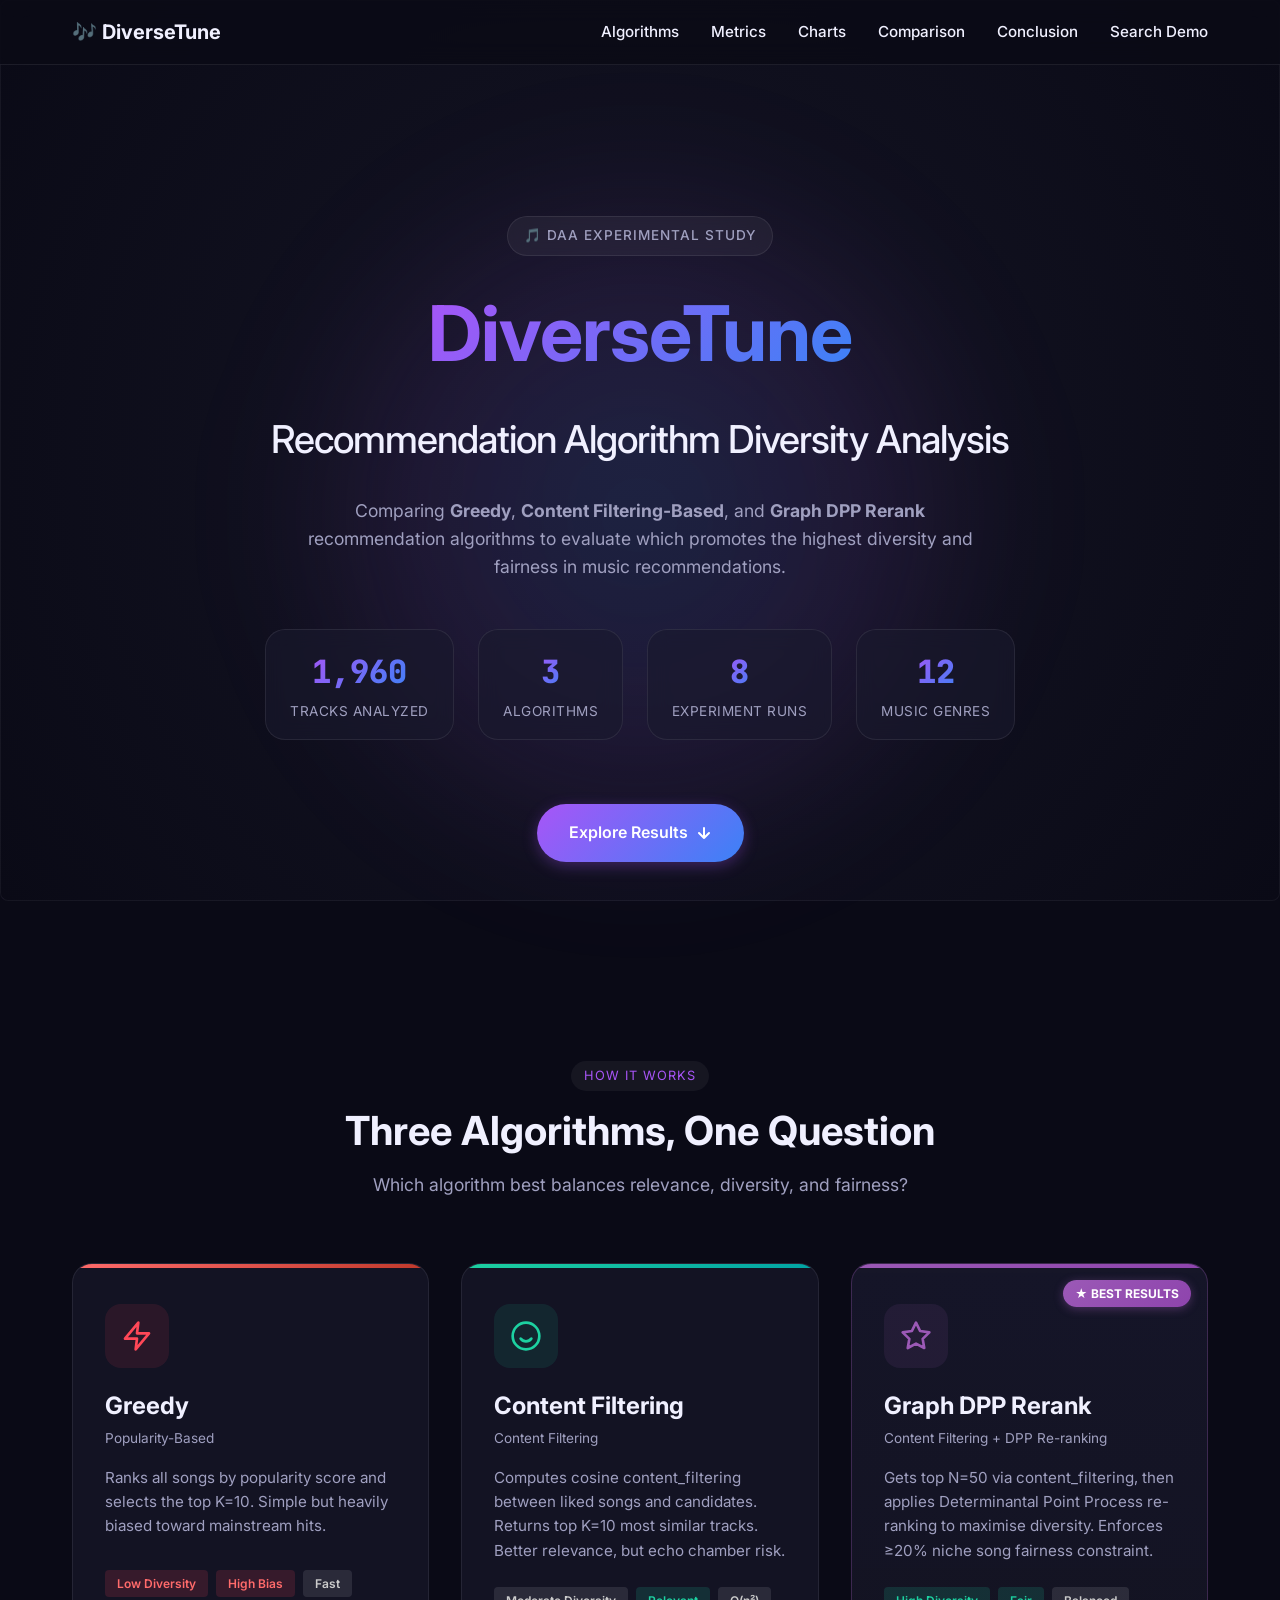
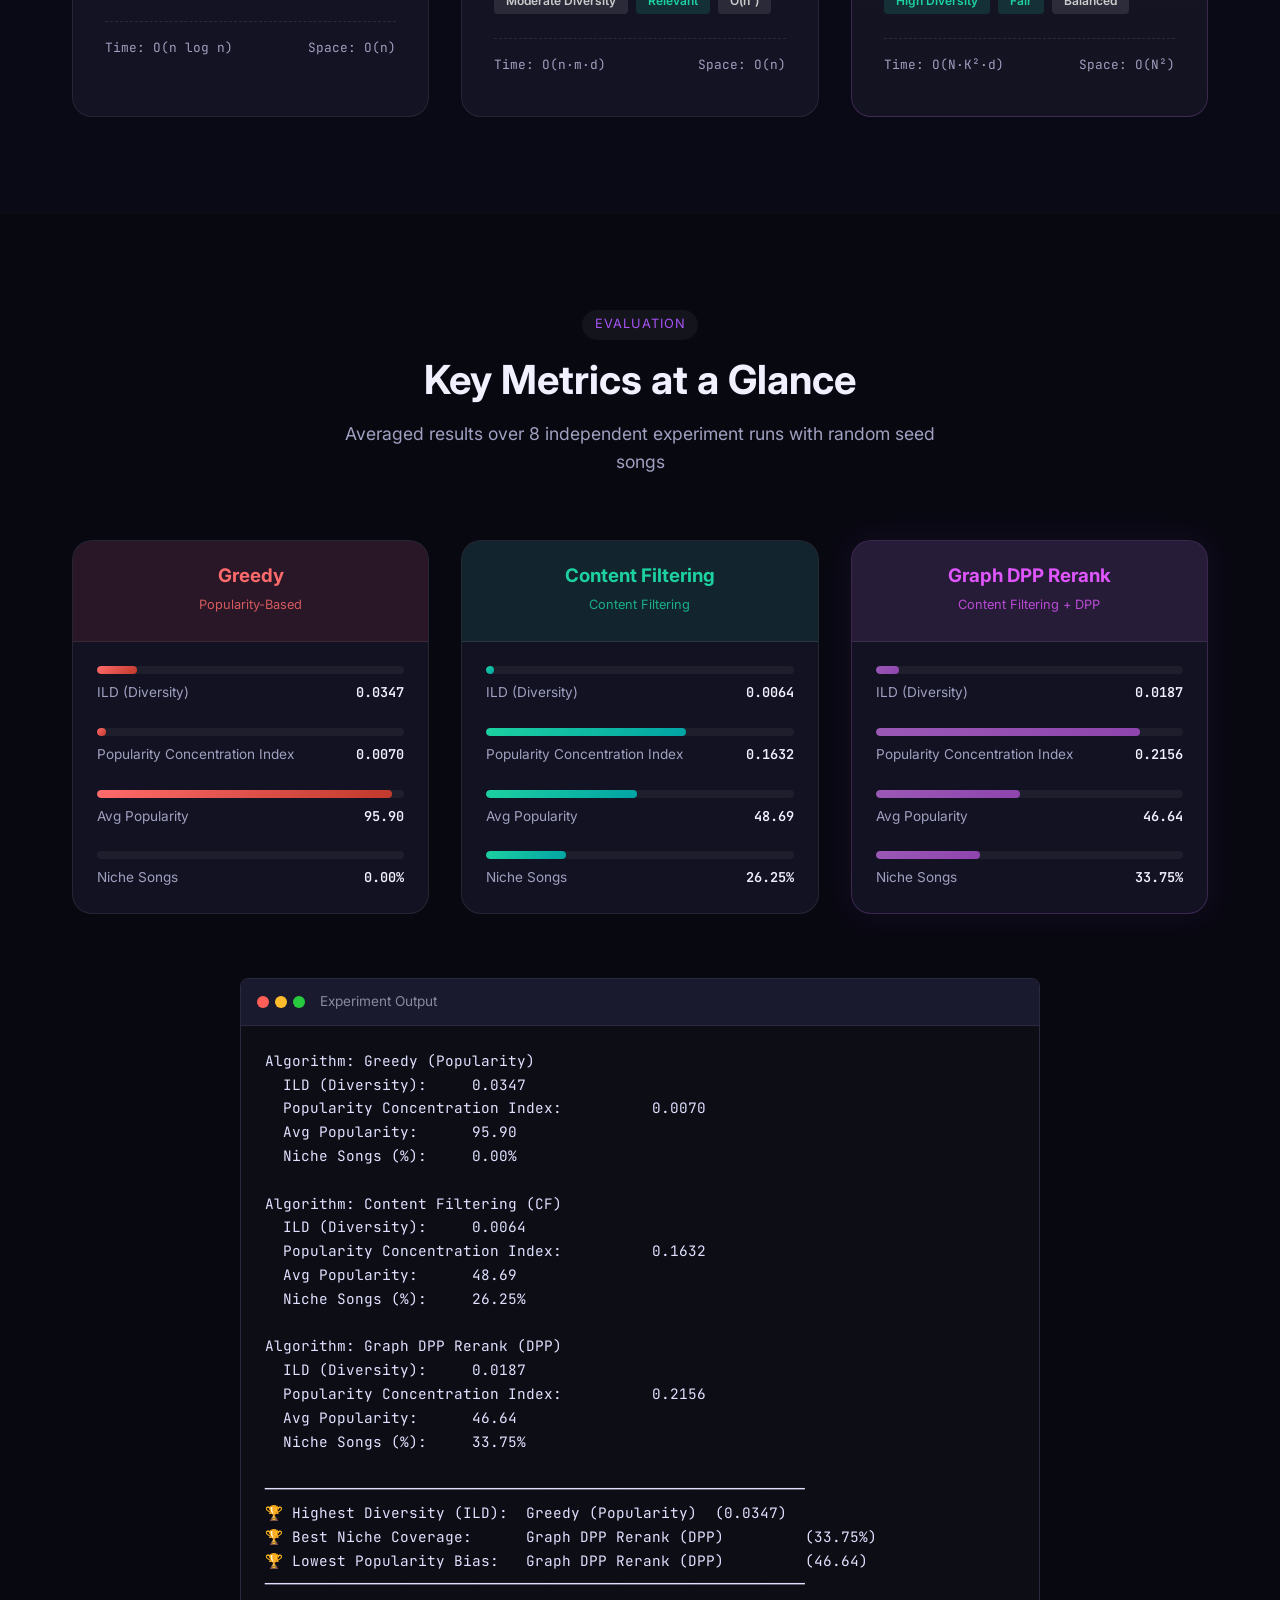
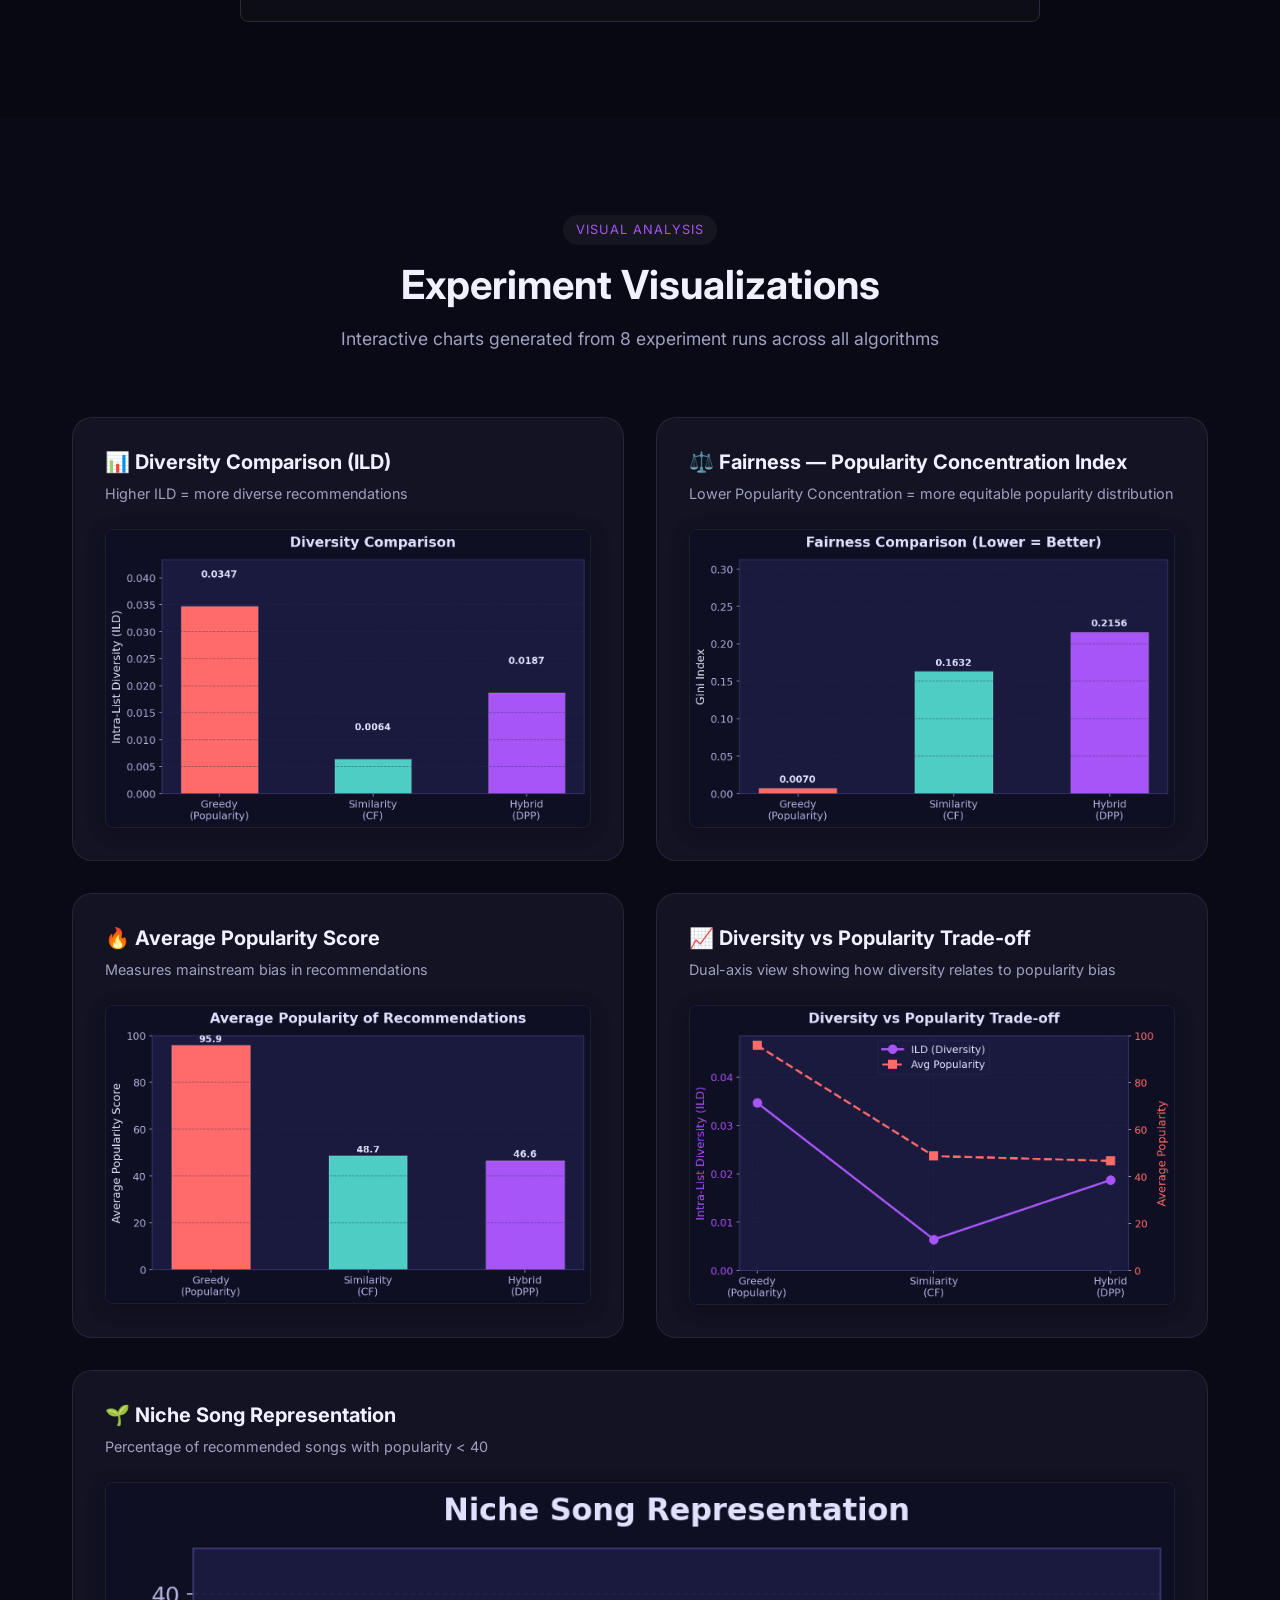
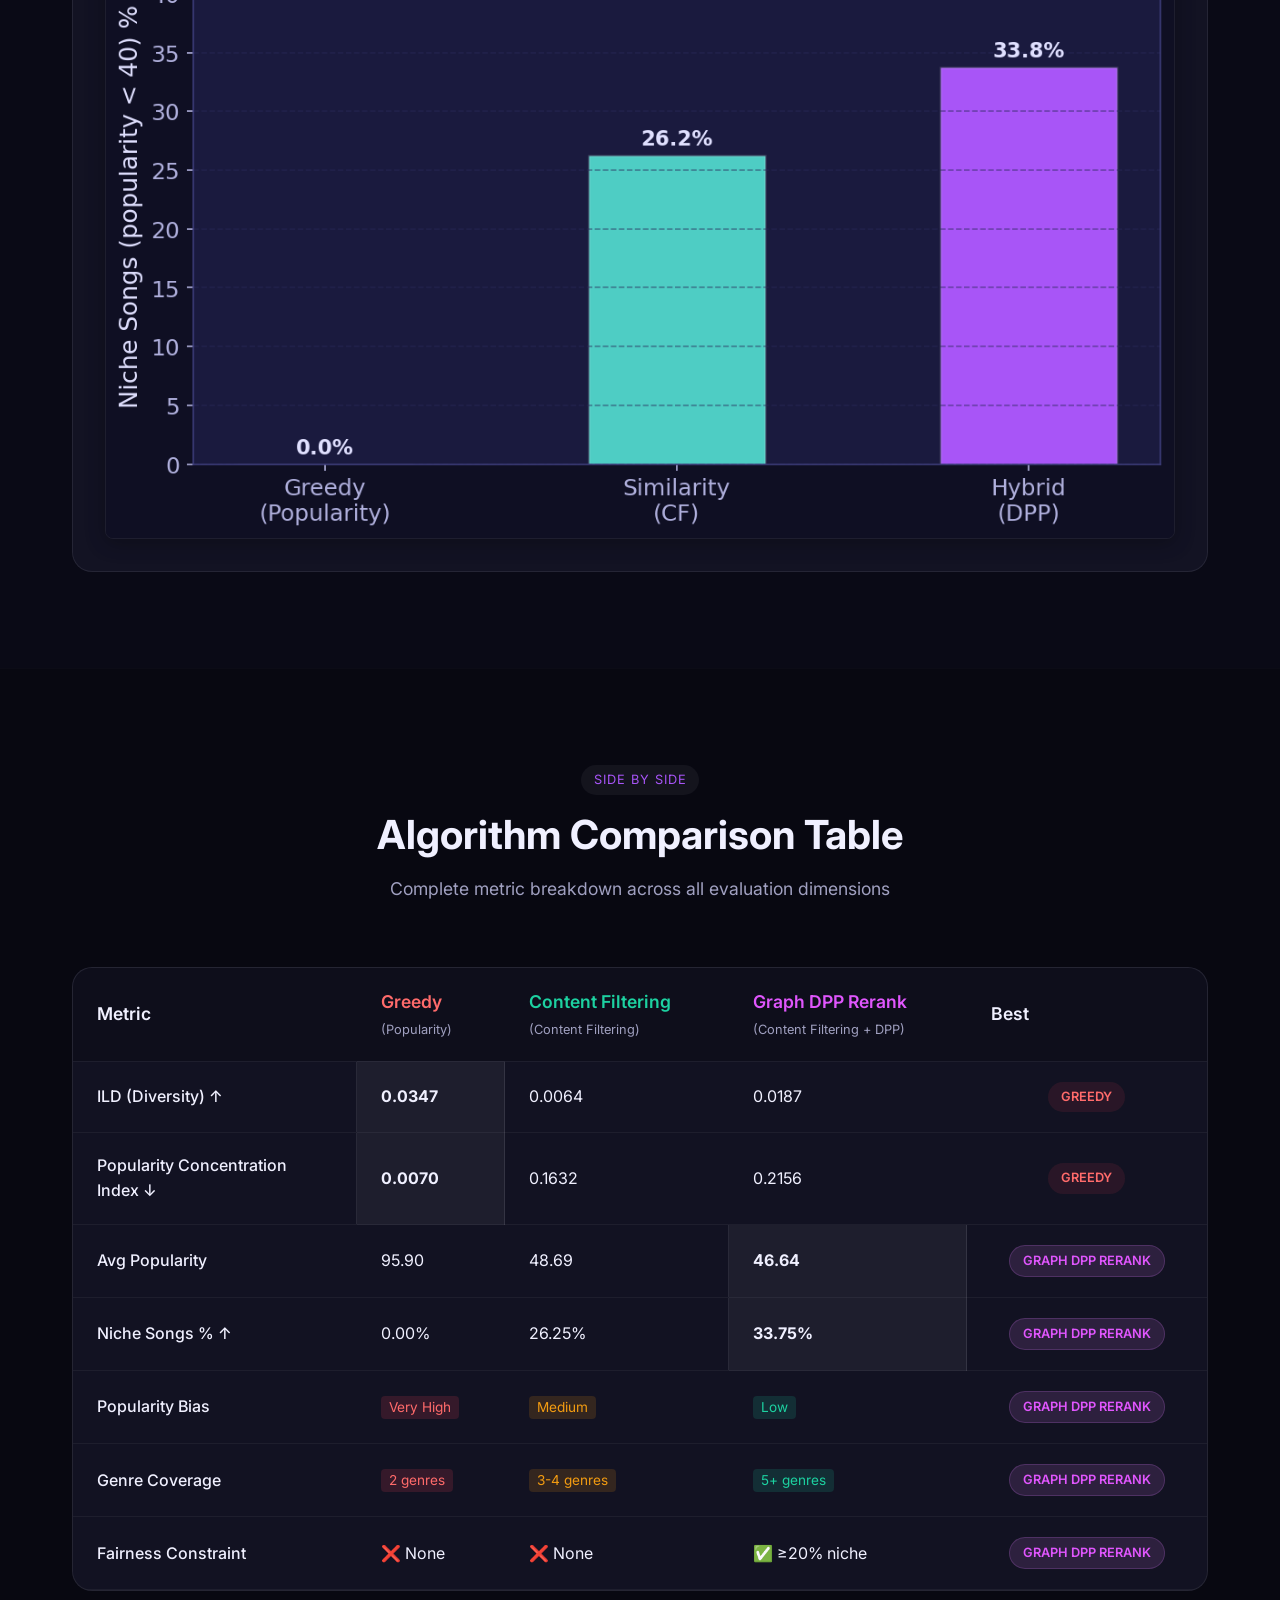
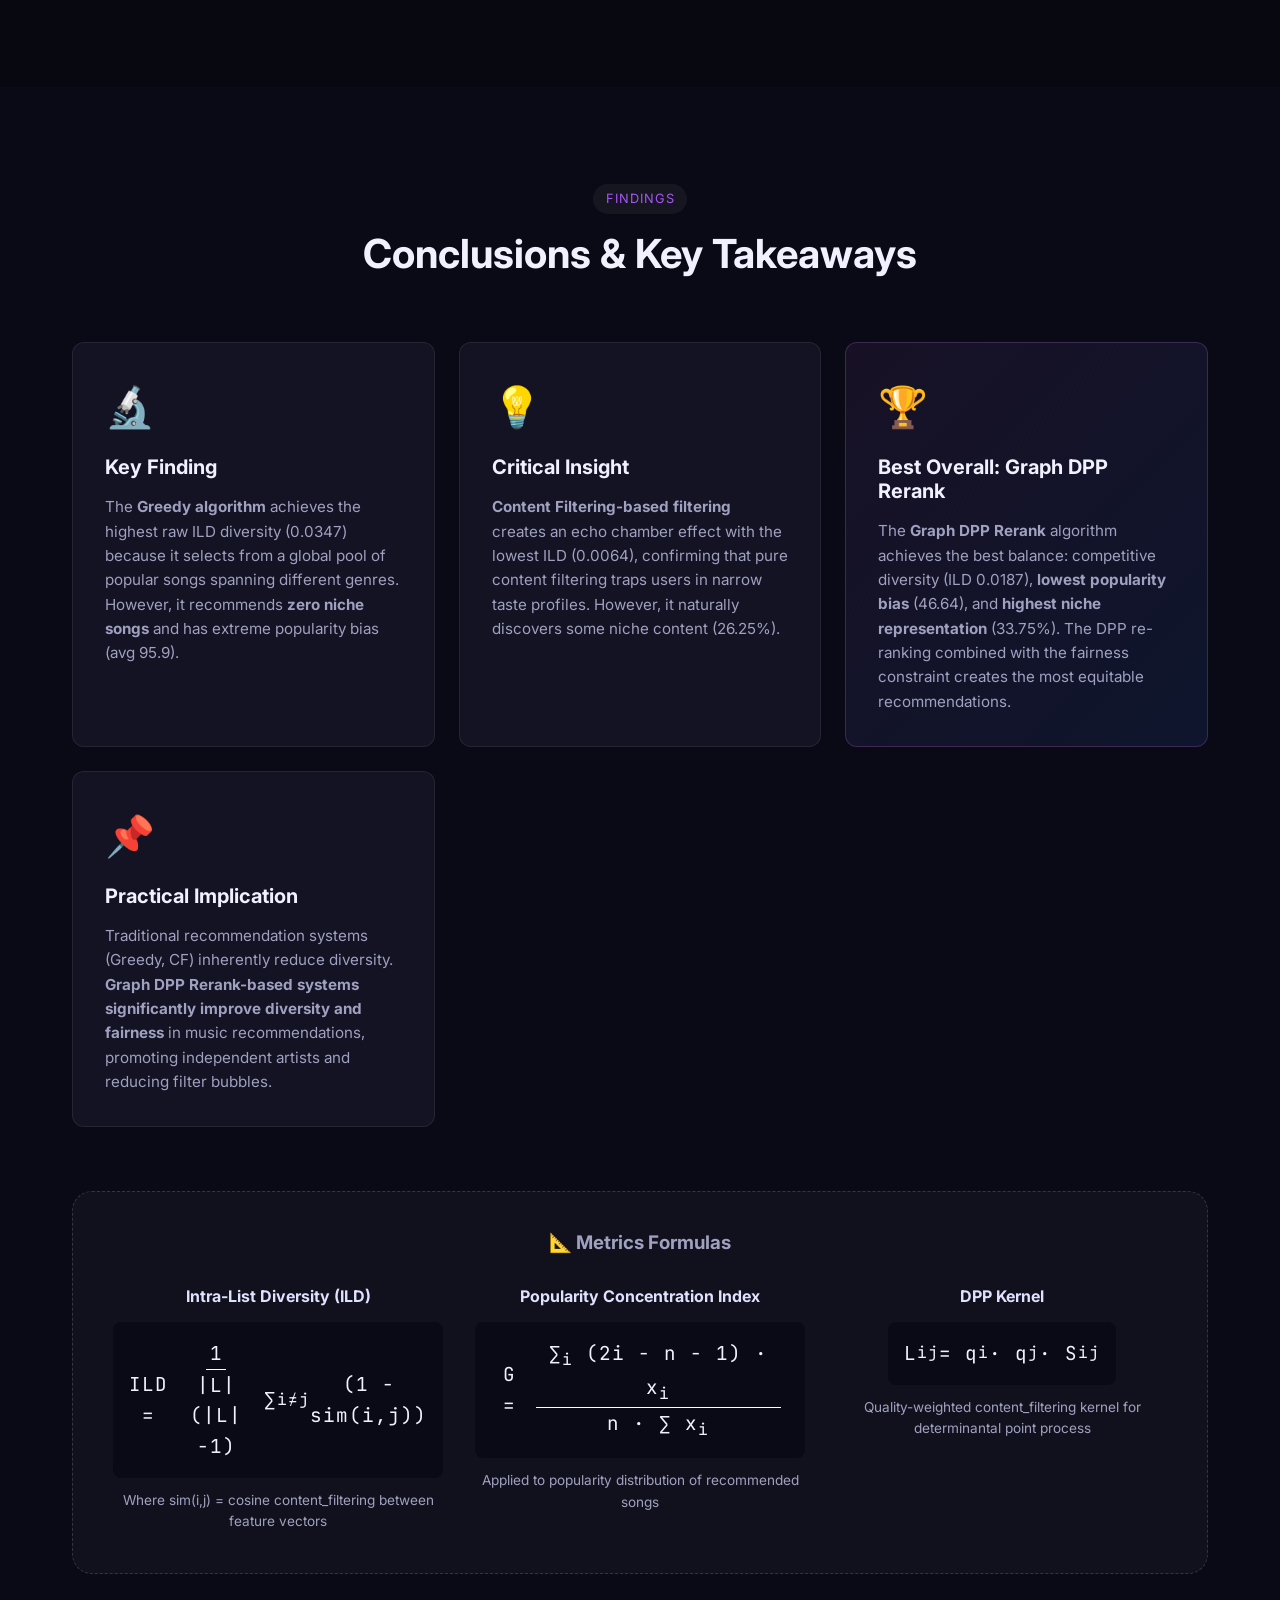
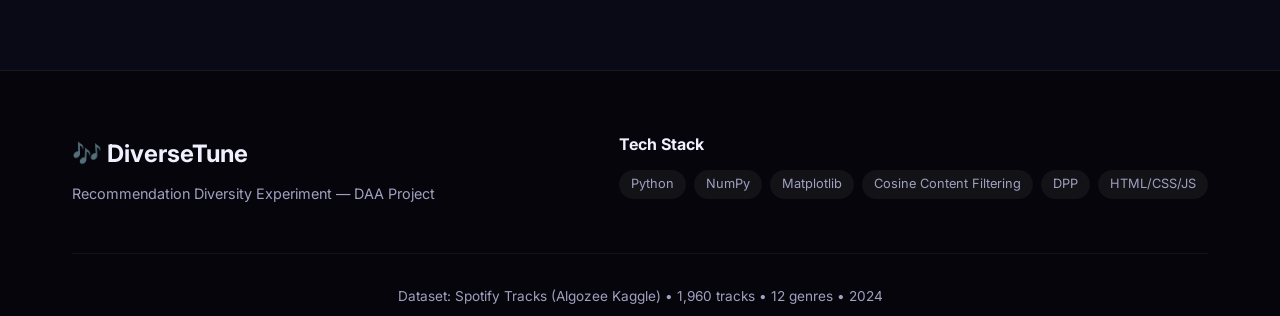
==== index.html @ 47e00410 "initial commit" ====
<!DOCTYPE html>
<html lang="en">
<head>
    <meta charset="UTF-8">
    <meta name="viewport" content="width=device-width, initial-scale=1.0">
    <meta name="description" content="Experimental comparison of Greedy, Content Filtering-Based, and Graph DPP Rerank music recommendation algorithms evaluating diversity, fairness, and popularity bias on Spotify Tracks data.">
    <title>DiverseTune — Recommendation Diversity Experiment</title>
    <link rel="preconnect" href="https://fonts.googleapis.com">
    <link rel="preconnect" href="https://fonts.gstatic.com" crossorigin>
    <link href="https://fonts.googleapis.com/css2?family=Inter:wght@300;400;500;600;700;800;900&family=JetBrains+Mono:wght@400;500;600&display=swap" rel="stylesheet">
    <link rel="stylesheet" href="index.css">
</head>
<body>
    <!-- Animated background particles -->
    <canvas id="particles-canvas"></canvas>

    <!-- Navigation -->
    <nav class="sticky-nav" id="sticky-nav">
        <div class="nav-inner">
            <span class="nav-logo">🎶 DiverseTune</span>
            <div class="nav-links">
                <a href="#algorithms" class="nav-link">Algorithms</a>
                <a href="#metrics" class="nav-link">Metrics</a>
                <a href="#visualizations" class="nav-link">Charts</a>
                <a href="#comparison" class="nav-link">Comparison</a>
                <a href="#conclusion" class="nav-link">Conclusion</a>
                <a href="search.html" class="nav-link">Search Demo</a>
            </div>
        </div>
    </nav>

    <!-- Hero Section -->
    <header class="hero" id="hero">
        <div class="hero-glow"></div>
        <div class="container">
            <div class="hero-badge">🎵 DAA Experimental Study</div>
            <h1 class="hero-title">
                <span class="gradient-text">DiverseTune</span>
                <br>
                <span class="hero-subtitle-text">Recommendation Algorithm Diversity Analysis</span>
            </h1>
            <p class="hero-description">
                Comparing <strong>Greedy</strong>, <strong>Content Filtering-Based</strong>, and <strong>Graph DPP Rerank</strong> recommendation algorithms
                to evaluate which promotes the highest diversity and fairness in music recommendations.
            </p>
            <div class="hero-stats">
                <div class="stat-pill">
                    <span class="stat-number" data-count="1960">0</span>
                    <span class="stat-label">Tracks Analyzed</span>
                </div>
                <div class="stat-pill">
                    <span class="stat-number" data-count="3">0</span>
                    <span class="stat-label">Algorithms</span>
                </div>
                <div class="stat-pill">
                    <span class="stat-number" data-count="8">0</span>
                    <span class="stat-label">Experiment Runs</span>
                </div>
                <div class="stat-pill">
                    <span class="stat-number" data-count="12">0</span>
                    <span class="stat-label">Music Genres</span>
                </div>
            </div>
            <a href="#algorithms" class="cta-button" id="cta-explore">
                Explore Results
                <svg width="16" height="16" viewBox="0 0 16 16" fill="none"><path d="M8 3v10M3 8l5 5 5-5" stroke="currentColor" stroke-width="2" stroke-linecap="round" stroke-linejoin="round"/></svg>
            </a>
        </div>
    </header>

    <main>
        <!-- Algorithms Section -->
        <section class="section" id="algorithms">
            <div class="container">
                <div class="section-header">
                    <span class="section-tag">How It Works</span>
                    <h2 class="section-title">Three Algorithms, One Question</h2>
                    <p class="section-desc">Which algorithm best balances relevance, diversity, and fairness?</p>
                </div>

                <div class="algo-grid">
                    <!-- Greedy -->
                    <div class="algo-card" id="algo-greedy" data-algo="greedy">
                        <div class="algo-icon algo-icon-greedy">
                            <svg width="32" height="32" viewBox="0 0 24 24" fill="none" stroke="currentColor" stroke-width="2">
                                <path d="M13 2L3 14h9l-1 8 10-12h-9l1-8z" stroke-linecap="round" stroke-linejoin="round"/>
                            </svg>
                        </div>
                        <h3 class="algo-name">Greedy</h3>
                        <span class="algo-type">Popularity-Based</span>
                        <p class="algo-desc">
                            Ranks all songs by popularity score and selects the top K=10.
                            Simple but heavily biased toward mainstream hits.
                        </p>
                        <div class="algo-traits">
                            <span class="trait trait-bad">Low Diversity</span>
                            <span class="trait trait-bad">High Bias</span>
                            <span class="trait trait-neutral">Fast</span>
                        </div>
                        <div class="algo-complexity">
                            <span>Time: O(n log n)</span>
                            <span>Space: O(n)</span>
                        </div>
                    </div>

                    <!-- Content Filtering -->
                    <div class="algo-card" id="algo-content_filtering" data-algo="content_filtering">
                        <div class="algo-icon algo-icon-content_filtering">
                            <svg width="32" height="32" viewBox="0 0 24 24" fill="none" stroke="currentColor" stroke-width="2">
                                <circle cx="12" cy="12" r="10"/>
                                <path d="M8 14s1.5 2 4 2 4-2 4-2" stroke-linecap="round"/>
                                <line x1="9" y1="9" x2="9.01" y2="9"/>
                                <line x1="15" y1="9" x2="15.01" y2="9"/>
                            </svg>
                        </div>
                        <h3 class="algo-name">Content Filtering</h3>
                        <span class="algo-type">Content Filtering</span>
                        <p class="algo-desc">
                            Computes cosine content_filtering between liked songs and candidates.
                            Returns top K=10 most similar tracks. Better relevance, but echo chamber risk.
                        </p>
                        <div class="algo-traits">
                            <span class="trait trait-neutral">Moderate Diversity</span>
                            <span class="trait trait-good">Relevant</span>
                            <span class="trait trait-neutral">O(n²)</span>
                        </div>
                        <div class="algo-complexity">
                            <span>Time: O(n·m·d)</span>
                            <span>Space: O(n)</span>
                        </div>
                    </div>

                    <!-- Graph DPP Rerank -->
                    <div class="algo-card algo-card-featured" id="algo-graph_dpp_rerank" data-algo="graph_dpp_rerank">
                        <div class="featured-badge">★ Best Results</div>
                        <div class="algo-icon algo-icon-graph_dpp_rerank">
                            <svg width="32" height="32" viewBox="0 0 24 24" fill="none" stroke="currentColor" stroke-width="2">
                                <path d="M12 2l3.09 6.26L22 9.27l-5 4.87 1.18 6.88L12 17.77l-6.18 3.25L7 14.14 2 9.27l6.91-1.01L12 2z" stroke-linecap="round" stroke-linejoin="round"/>
                            </svg>
                        </div>
                        <h3 class="algo-name">Graph DPP Rerank</h3>
                        <span class="algo-type">Content Filtering + DPP Re-ranking</span>
                        <p class="algo-desc">
                            Gets top N=50 via content_filtering, then applies Determinantal Point Process re-ranking
                            to maximise diversity. Enforces ≥20% niche song fairness constraint.
                        </p>
                        <div class="algo-traits">
                            <span class="trait trait-good">High Diversity</span>
                            <span class="trait trait-good">Fair</span>
                            <span class="trait trait-neutral">Balanced</span>
                        </div>
                        <div class="algo-complexity">
                            <span>Time: O(N·K²·d)</span>
                            <span>Space: O(N²)</span>
                        </div>
                    </div>
                </div>
            </div>
        </section>

        <!-- Metrics Overview Section -->
        <section class="section section-dark" id="metrics">
            <div class="container">
                <div class="section-header">
                    <span class="section-tag">Evaluation</span>
                    <h2 class="section-title">Key Metrics at a Glance</h2>
                    <p class="section-desc">Averaged results over 8 independent experiment runs with random seed songs</p>
                </div>

                <div class="metrics-dashboard">
                    <!-- Greedy Metrics -->
                    <div class="metric-column" id="metric-greedy">
                        <div class="metric-header metric-header-greedy">
                            <h3>Greedy</h3>
                            <span>Popularity-Based</span>
                        </div>
                        <div class="metric-body">
                            <div class="metric-item">
                                <div class="metric-bar-container">
                                    <div class="metric-bar metric-bar-greedy" style="--bar-width: 13%"></div>
                                </div>
                                <div class="metric-info">
                                    <span class="metric-label">ILD (Diversity)</span>
                                    <span class="metric-value">0.0347</span>
                                </div>
                            </div>
                            <div class="metric-item">
                                <div class="metric-bar-container">
                                    <div class="metric-bar metric-bar-greedy" style="--bar-width: 3%"></div>
                                </div>
                                <div class="metric-info">
                                    <span class="metric-label">Popularity Concentration Index</span>
                                    <span class="metric-value">0.0070</span>
                                </div>
                            </div>
                            <div class="metric-item">
                                <div class="metric-bar-container">
                                    <div class="metric-bar metric-bar-greedy" style="--bar-width: 96%"></div>
                                </div>
                                <div class="metric-info">
                                    <span class="metric-label">Avg Popularity</span>
                                    <span class="metric-value">95.90</span>
                                </div>
                            </div>
                            <div class="metric-item">
                                <div class="metric-bar-container">
                                    <div class="metric-bar metric-bar-greedy" style="--bar-width: 0%"></div>
                                </div>
                                <div class="metric-info">
                                    <span class="metric-label">Niche Songs</span>
                                    <span class="metric-value">0.00%</span>
                                </div>
                            </div>
                        </div>
                    </div>

                    <!-- Content Filtering Metrics -->
                    <div class="metric-column" id="metric-content_filtering">
                        <div class="metric-header metric-header-content_filtering">
                            <h3>Content Filtering</h3>
                            <span>Content Filtering</span>
                        </div>
                        <div class="metric-body">
                            <div class="metric-item">
                                <div class="metric-bar-container">
                                    <div class="metric-bar metric-bar-content_filtering" style="--bar-width: 2.5%"></div>
                                </div>
                                <div class="metric-info">
                                    <span class="metric-label">ILD (Diversity)</span>
                                    <span class="metric-value">0.0064</span>
                                </div>
                            </div>
                            <div class="metric-item">
                                <div class="metric-bar-container">
                                    <div class="metric-bar metric-bar-content_filtering" style="--bar-width: 65%"></div>
                                </div>
                                <div class="metric-info">
                                    <span class="metric-label">Popularity Concentration Index</span>
                                    <span class="metric-value">0.1632</span>
                                </div>
                            </div>
                            <div class="metric-item">
                                <div class="metric-bar-container">
                                    <div class="metric-bar metric-bar-content_filtering" style="--bar-width: 49%"></div>
                                </div>
                                <div class="metric-info">
                                    <span class="metric-label">Avg Popularity</span>
                                    <span class="metric-value">48.69</span>
                                </div>
                            </div>
                            <div class="metric-item">
                                <div class="metric-bar-container">
                                    <div class="metric-bar metric-bar-content_filtering" style="--bar-width: 26%"></div>
                                </div>
                                <div class="metric-info">
                                    <span class="metric-label">Niche Songs</span>
                                    <span class="metric-value">26.25%</span>
                                </div>
                            </div>
                        </div>
                    </div>

                    <!-- Graph DPP Rerank Metrics -->
                    <div class="metric-column metric-column-featured" id="metric-graph_dpp_rerank">
                        <div class="metric-header metric-header-graph_dpp_rerank">
                            <h3>Graph DPP Rerank</h3>
                            <span>Content Filtering + DPP</span>
                        </div>
                        <div class="metric-body">
                            <div class="metric-item">
                                <div class="metric-bar-container">
                                    <div class="metric-bar metric-bar-graph_dpp_rerank" style="--bar-width: 7.5%"></div>
                                </div>
                                <div class="metric-info">
                                    <span class="metric-label">ILD (Diversity)</span>
                                    <span class="metric-value">0.0187</span>
                                </div>
                            </div>
                            <div class="metric-item">
                                <div class="metric-bar-container">
                                    <div class="metric-bar metric-bar-graph_dpp_rerank" style="--bar-width: 86%"></div>
                                </div>
                                <div class="metric-info">
                                    <span class="metric-label">Popularity Concentration Index</span>
                                    <span class="metric-value">0.2156</span>
                                </div>
                            </div>
                            <div class="metric-item">
                                <div class="metric-bar-container">
                                    <div class="metric-bar metric-bar-graph_dpp_rerank" style="--bar-width: 47%"></div>
                                </div>
                                <div class="metric-info">
                                    <span class="metric-label">Avg Popularity</span>
                                    <span class="metric-value">46.64</span>
                                </div>
                            </div>
                            <div class="metric-item">
                                <div class="metric-bar-container">
                                    <div class="metric-bar metric-bar-graph_dpp_rerank" style="--bar-width: 34%"></div>
                                </div>
                                <div class="metric-info">
                                    <span class="metric-label">Niche Songs</span>
                                    <span class="metric-value">33.75%</span>
                                </div>
                            </div>
                        </div>
                    </div>
                </div>

                <!-- Output Print Block -->
                <div class="console-output" id="console-output">
                    <div class="console-header">
                        <div class="console-dots">
                            <span></span><span></span><span></span>
                        </div>
                        <span class="console-title">Experiment Output</span>
                    </div>
                    <pre class="console-body"><code>Algorithm: Greedy (Popularity)
  ILD (Diversity):     0.0347
  Popularity Concentration Index:          0.0070
  Avg Popularity:      95.90
  Niche Songs (%):     0.00%

Algorithm: Content Filtering (CF)
  ILD (Diversity):     0.0064
  Popularity Concentration Index:          0.1632
  Avg Popularity:      48.69
  Niche Songs (%):     26.25%

Algorithm: Graph DPP Rerank (DPP)
  ILD (Diversity):     0.0187
  Popularity Concentration Index:          0.2156
  Avg Popularity:      46.64
  Niche Songs (%):     33.75%

────────────────────────────────────────────────────────────
🏆 Highest Diversity (ILD):  Greedy (Popularity)  (0.0347)
🏆 Best Niche Coverage:      Graph DPP Rerank (DPP)         (33.75%)
🏆 Lowest Popularity Bias:   Graph DPP Rerank (DPP)         (46.64)
────────────────────────────────────────────────────────────</code></pre>
                </div>
            </div>
        </section>

        <!-- Visualizations Section -->
        <section class="section" id="visualizations">
            <div class="container">
                <div class="section-header">
                    <span class="section-tag">Visual Analysis</span>
                    <h2 class="section-title">Experiment Visualizations</h2>
                    <p class="section-desc">Interactive charts generated from 8 experiment runs across all algorithms</p>
                </div>

                <div class="charts-grid">
                    <div class="chart-card" id="chart-diversity">
                        <h3 class="chart-title">📊 Diversity Comparison (ILD)</h3>
                        <p class="chart-desc">Higher ILD = more diverse recommendations</p>
                        <canvas id="canvas-diversity" width="600" height="360"></canvas>
                    </div>

                    <div class="chart-card" id="chart-fairness">
                        <h3 class="chart-title">⚖️ Fairness — Popularity Concentration Index</h3>
                        <p class="chart-desc">Lower Popularity Concentration = more equitable popularity distribution</p>
                        <canvas id="canvas-fairness" width="600" height="360"></canvas>
                    </div>

                    <div class="chart-card" id="chart-popularity">
                        <h3 class="chart-title">🔥 Average Popularity Score</h3>
                        <p class="chart-desc">Measures mainstream bias in recommendations</p>
                        <canvas id="canvas-popularity" width="600" height="360"></canvas>
                    </div>

                    <div class="chart-card" id="chart-tradeoff">
                        <h3 class="chart-title">📈 Diversity vs Popularity Trade-off</h3>
                        <p class="chart-desc">Dual-axis view showing how diversity relates to popularity bias</p>
                        <canvas id="canvas-tradeoff" width="600" height="360"></canvas>
                    </div>

                    <div class="chart-card chart-card-wide" id="chart-niche">
                        <h3 class="chart-title">🌱 Niche Song Representation</h3>
                        <p class="chart-desc">Percentage of recommended songs with popularity &lt; 40</p>
                        <canvas id="canvas-niche" width="1200" height="360"></canvas>
                    </div>
                </div>
            </div>
        </section>

        <!-- Comparison Table Section -->
        <section class="section section-dark" id="comparison">
            <div class="container">
                <div class="section-header">
                    <span class="section-tag">Side by Side</span>
                    <h2 class="section-title">Algorithm Comparison Table</h2>
                    <p class="section-desc">Complete metric breakdown across all evaluation dimensions</p>
                </div>

                <div class="table-wrapper">
                    <table class="comparison-table" id="comparison-table">
                        <thead>
                            <tr>
                                <th>Metric</th>
                                <th class="th-greedy">Greedy<br><small>(Popularity)</small></th>
                                <th class="th-content_filtering">Content Filtering<br><small>(Content Filtering)</small></th>
                                <th class="th-graph_dpp_rerank">Graph DPP Rerank<br><small>(Content Filtering + DPP)</small></th>
                                <th>Best</th>
                            </tr>
                        </thead>
                        <tbody>
                            <tr>
                                <td class="td-label">ILD (Diversity) ↑</td>
                                <td class="td-best">0.0347</td>
                                <td>0.0064</td>
                                <td>0.0187</td>
                                <td class="td-winner"><span class="winner-badge winner-greedy">Greedy</span></td>
                            </tr>
                            <tr>
                                <td class="td-label">Popularity Concentration Index ↓</td>
                                <td class="td-best">0.0070</td>
                                <td>0.1632</td>
                                <td>0.2156</td>
                                <td class="td-winner"><span class="winner-badge winner-greedy">Greedy</span></td>
                            </tr>
                            <tr>
                                <td class="td-label">Avg Popularity</td>
                                <td>95.90</td>
                                <td>48.69</td>
                                <td class="td-best">46.64</td>
                                <td class="td-winner"><span class="winner-badge winner-graph_dpp_rerank">Graph DPP Rerank</span></td>
                            </tr>
                            <tr>
                                <td class="td-label">Niche Songs % ↑</td>
                                <td>0.00%</td>
                                <td>26.25%</td>
                                <td class="td-best">33.75%</td>
                                <td class="td-winner"><span class="winner-badge winner-graph_dpp_rerank">Graph DPP Rerank</span></td>
                            </tr>
                            <tr>
                                <td class="td-label">Popularity Bias</td>
                                <td><span class="bias-indicator bias-high">Very High</span></td>
                                <td><span class="bias-indicator bias-medium">Medium</span></td>
                                <td><span class="bias-indicator bias-low">Low</span></td>
                                <td class="td-winner"><span class="winner-badge winner-graph_dpp_rerank">Graph DPP Rerank</span></td>
                            </tr>
                            <tr>
                                <td class="td-label">Genre Coverage</td>
                                <td><span class="bias-indicator bias-high">2 genres</span></td>
                                <td><span class="bias-indicator bias-medium">3-4 genres</span></td>
                                <td><span class="bias-indicator bias-low">5+ genres</span></td>
                                <td class="td-winner"><span class="winner-badge winner-graph_dpp_rerank">Graph DPP Rerank</span></td>
                            </tr>
                            <tr>
                                <td class="td-label">Fairness Constraint</td>
                                <td>❌ None</td>
                                <td>❌ None</td>
                                <td>✅ ≥20% niche</td>
                                <td class="td-winner"><span class="winner-badge winner-graph_dpp_rerank">Graph DPP Rerank</span></td>
                            </tr>
                        </tbody>
                    </table>
                </div>

            </div>
        </section>

        <!-- Conclusion Section -->
        <section class="section" id="conclusion">
            <div class="container">
                <div class="section-header">
                    <span class="section-tag">Findings</span>
                    <h2 class="section-title">Conclusions &amp; Key Takeaways</h2>
                </div>

                <div class="conclusion-grid">
                    <div class="conclusion-card conclusion-finding">
                        <div class="conclusion-icon">🔬</div>
                        <h3>Key Finding</h3>
                        <p>
                            The <strong>Greedy algorithm</strong> achieves the highest raw ILD diversity (0.0347) because it selects
                            from a global pool of popular songs spanning different genres. However, it recommends
                            <strong>zero niche songs</strong> and has extreme popularity bias (avg 95.9).
                        </p>
                    </div>

                    <div class="conclusion-card conclusion-insight">
                        <div class="conclusion-icon">💡</div>
                        <h3>Critical Insight</h3>
                        <p>
                            <strong>Content Filtering-based filtering</strong> creates an echo chamber effect with the lowest ILD (0.0064),
                            confirming that pure content filtering traps users in narrow taste profiles.
                            However, it naturally discovers some niche content (26.25%).
                        </p>
                    </div>

                    <div class="conclusion-card conclusion-winner">
                        <div class="conclusion-icon">🏆</div>
                        <h3>Best Overall: Graph DPP Rerank</h3>
                        <p>
                            The <strong>Graph DPP Rerank</strong> algorithm achieves the best balance:
                            competitive diversity (ILD 0.0187), <strong>lowest popularity bias</strong> (46.64),
                            and <strong>highest niche representation</strong> (33.75%). The DPP re-ranking
                            combined with the fairness constraint creates the most equitable recommendations.
                        </p>
                    </div>

                    <div class="conclusion-card conclusion-implication">
                        <div class="conclusion-icon">📌</div>
                        <h3>Practical Implication</h3>
                        <p>
                            Traditional recommendation systems (Greedy, CF) inherently reduce diversity.
                            <strong>Graph DPP Rerank-based systems significantly improve diversity and fairness</strong>
                            in music recommendations, promoting independent artists and reducing filter bubbles.
                        </p>
                    </div>
                </div>

                <!-- Formula Reference -->
                <div class="formula-card" id="formula-section">
                    <h3>📐 Metrics Formulas</h3>
                    <div class="formula-grid">
                        <div class="formula-item">
                            <h4>Intra-List Diversity (ILD)</h4>
                            <div class="formula-math">
                                ILD = <span class="frac"><span class="num">1</span><span class="den">|L|(|L|−1)</span></span> ∑<sub>i≠j</sub> (1 − sim(i,j))
                            </div>
                            <p>Where sim(i,j) = cosine content_filtering between feature vectors</p>
                        </div>
                        <div class="formula-item">
                            <h4>Popularity Concentration Index</h4>
                            <div class="formula-math">
                                G = <span class="frac"><span class="num">∑<sub>i</sub> (2i − n − 1) · x<sub>i</sub></span><span class="den">n · ∑ x<sub>i</sub></span></span>
                            </div>
                            <p>Applied to popularity distribution of recommended songs</p>
                        </div>
                        <div class="formula-item">
                            <h4>DPP Kernel</h4>
                            <div class="formula-math">
                                L<sub>ij</sub> = q<sub>i</sub> · q<sub>j</sub> · S<sub>ij</sub>
                            </div>
                            <p>Quality-weighted content_filtering kernel for determinantal point process</p>
                        </div>
                    </div>
                </div>
            </div>
        </section>
    </main>

    <!-- Footer -->
    <footer class="footer" id="footer">
        <div class="container">
            <div class="footer-content">
                <div class="footer-brand">
                    <span class="footer-logo">🎶 DiverseTune</span>
                    <p>Recommendation Diversity Experiment — DAA Project</p>
                </div>
                <div class="footer-tech">
                    <h4>Tech Stack</h4>
                    <div class="tech-pills">
                        <span>Python</span>
                        <span>NumPy</span>
                        <span>Matplotlib</span>
                        <span>Cosine Content Filtering</span>
                        <span>DPP</span>
                        <span>HTML/CSS/JS</span>
                    </div>
                </div>
            </div>
            <div class="footer-bottom">
                <p>Dataset: Spotify Tracks (Algozee Kaggle) • 1,960 tracks • 12 genres • 2024</p>
            </div>
        </div>
    </footer>

    <script src="app.js"></script>
</body>
</html>
---- index.css ----
/* 
   Premium Dark Mode Styles for DiverseTune 
   Uses Inter & JetBrains Mono, vibrant gradients, glassmorphism, and micro-animations.
*/

:root {
    --bg-dark: #0a0a16;
    --bg-card: rgba(25, 25, 45, 0.6);
    --bg-card-hover: rgba(35, 35, 60, 0.8);
    --text-main: #f0f0ff;
    --text-muted: #a0a0c0;
    
    --accent-greedy: #ff4757;
    --accent-greedy-glow: rgba(255, 71, 87, 0.4);
    
    --accent-similar: #1dd1a1;
    --accent-similar-glow: rgba(29, 209, 161, 0.4);
    
    --accent-graph_dpp_rerank: #9b59b6;
    --accent-graph_dpp_rerank-glow: rgba(155, 89, 182, 0.5);
    
    --gradient-primary: linear-gradient(135deg, #a855f7, #3b82f6);
    --gradient-greedy: linear-gradient(135deg, #ff6b6b, #c0392b);
    --gradient-similar: linear-gradient(135deg, #1dd1a1, #01a3a4);
    --gradient-graph_dpp_rerank: linear-gradient(135deg, #9b59b6, #8e44ad);
    
    --glass-border: rgba(255, 255, 255, 0.08);
    --glass-shadow: 0 8px 32px 0 rgba(0, 0, 0, 0.3);
    
    --radius-md: 12px;
    --radius-lg: 20px;
    
    --transition: all 0.3s cubic-bezier(0.25, 0.8, 0.25, 1);
}

* {
    margin: 0;
    padding: 0;
    box-sizing: border-box;
}

body {
    font-family: 'Inter', sans-serif;
    background-color: var(--bg-dark);
    color: var(--text-main);
    line-height: 1.6;
    overflow-x: hidden;
}

html {
    scroll-behavior: smooth;
    scroll-padding-top: 80px; /* Prevents anchor links from hiding behind sticky nav */
}

/* Background Canvas */
#particles-canvas {
    position: fixed;
    top: 0;
    left: 0;
    width: 100vw;
    height: 100vh;
    z-index: -1;
    background: radial-gradient(circle at center, #151525 0%, #0a0a16 100%);
}

.container {
    max-width: 1200px;
    margin: 0 auto;
    padding: 0 2rem;
}

/* Typography */
h1, h2, h3, h4 {
    font-weight: 700;
    line-height: 1.2;
}

.gradient-text {
    background: var(--gradient-primary);
    -webkit-background-clip: text;
    background-clip: text;
    color: transparent;
}

/* Hero Section */
.hero {
    min-height: 100vh;
    display: flex;
    align-items: center;
    position: relative;
    padding: 6rem 0 3rem;
    text-align: center;
}

.hero-glow {
    position: absolute;
    top: 50%;
    left: 50%;
    transform: translate(-50%, -50%);
    width: 60vw;
    height: 60vw;
    background: radial-gradient(circle, rgba(59, 130, 246, 0.15) 0%, rgba(168, 85, 247, 0.1) 40%, transparent 70%);
    z-index: -1;
    filter: blur(60px);
}

.hero-badge {
    display: inline-block;
    padding: 0.5rem 1rem;
    background: rgba(255, 255, 255, 0.05);
    border: 1px solid var(--glass-border);
    border-radius: 50px;
    font-size: 0.85rem;
    font-weight: 500;
    text-transform: uppercase;
    letter-spacing: 1px;
    margin-bottom: 2rem;
    backdrop-filter: blur(10px);
    color: var(--text-muted);
}

.hero-title {
    font-size: clamp(3rem, 6vw, 5rem);
    margin-bottom: 1.5rem;
    letter-spacing: -1px;
}

.hero-subtitle-text {
    font-size: clamp(1.5rem, 3vw, 2.5rem);
    font-weight: 500;
    color: var(--text-main);
}

.hero-description {
    font-size: 1.1rem;
    color: var(--text-muted);
    max-width: 700px;
    margin: 0 auto 3rem;
}

.hero-stats {
    display: flex;
    justify-content: center;
    flex-wrap: wrap;
    gap: 1.5rem;
    margin-bottom: 4rem;
}

.stat-pill {
    background: var(--bg-card);
    border: 1px solid var(--glass-border);
    backdrop-filter: blur(10px);
    padding: 1rem 1.5rem;
    border-radius: var(--radius-lg);
    display: flex;
    flex-direction: column;
    align-items: center;
    min-width: 140px;
    transition: transform 0.3s ease, border-color 0.3s ease;
}

.stat-pill:hover {
    transform: translateY(-5px);
    border-color: rgba(255, 255, 255, 0.2);
}

.stat-number {
    font-size: 2rem;
    font-weight: 800;
    font-family: 'JetBrains Mono', monospace;
    background: var(--gradient-primary);
    -webkit-background-clip: text;
    background-clip: text;
    color: transparent;
}

.stat-label {
    font-size: 0.85rem;
    color: var(--text-muted);
    text-transform: uppercase;
    letter-spacing: 0.5px;
    margin-top: 0.25rem;
}

/* Interactive Search Demo */
.search-container {
    max-width: 600px;
    margin: 0 auto 3rem;
    position: relative;
}

.search-input-wrapper {
    position: relative;
    display: flex;
    align-items: center;
}

.search-icon {
    position: absolute;
    left: 1.5rem;
    color: var(--text-muted);
    pointer-events: none;
    transition: color 0.3s ease;
}

.search-input {
    width: 100%;
    padding: 1.25rem 3.5rem 1.25rem 3.5rem;
    font-size: 1.1rem;
    font-family: 'Inter', sans-serif;
    background: rgba(20, 20, 35, 0.8);
    border: 1px solid rgba(255, 255, 255, 0.1);
    border-radius: 50px;
    color: white;
    outline: none;
    transition: var(--transition);
    box-shadow: 0 4px 20px rgba(0, 0, 0, 0.2);
}

.search-input:focus {
    border-color: rgba(168, 85, 247, 0.6);
    box-shadow: 0 4px 25px rgba(168, 85, 247, 0.2);
    background: rgba(25, 25, 45, 0.95);
}

.search-input:focus + .search-icon {
    color: var(--accent-graph_dpp_rerank);
}

.search-action-btn {
    position: absolute;
    right: 1.25rem;
    background: none;
    border: none;
    color: var(--text-muted);
    cursor: pointer;
    display: none;
    align-items: center;
    justify-content: center;
    padding: 0.25rem;
    border-radius: 50%;
    transition: all 0.2s ease;
}

.search-action-btn:hover {
    color: white;
    background: rgba(255, 255, 255, 0.1);
}

.search-action-btn.visible {
    display: flex;
}

.search-spinner {
    animation: spin 1s linear infinite;
}

@keyframes spin {
    from { transform: rotate(0deg); }
    to { transform: rotate(360deg); }
}

.search-results-dropdown {
    position: absolute;
    top: 100%;
    left: 0;
    width: 100%;
    margin-top: 0.5rem;
    background: rgba(20, 20, 35, 0.95);
    backdrop-filter: blur(12px);
    border: 1px solid rgba(255, 255, 255, 0.1);
    border-radius: 12px;
    box-shadow: 0 10px 40px rgba(0, 0, 0, 0.5);
    max-height: 350px;
    overflow-y: auto;
    z-index: 50;
    opacity: 0;
    visibility: hidden;
    transform: translateY(-10px);
    transition: all 0.3s ease;
}

.search-results-dropdown.active {
    opacity: 1;
    visibility: visible;
    transform: translateY(0);
}

/* Custom scrollbar for dropdown */
.search-results-dropdown::-webkit-scrollbar {
    width: 6px;
}
.search-results-dropdown::-webkit-scrollbar-track {
    background: transparent;
}
.search-results-dropdown::-webkit-scrollbar-thumb {
    background: rgba(255, 255, 255, 0.2);
    border-radius: 6px;
}

.search-result-item {
    padding: 1rem 1.5rem;
    display: flex;
    justify-content: space-between;
    align-items: center;
    cursor: pointer;
    border-bottom: 1px solid rgba(255, 255, 255, 0.05);
    transition: background 0.2s ease;
}

.search-result-item:last-child {
    border-bottom: none;
}

.search-result-item:hover, .search-result-item.selected {
    background: rgba(255, 255, 255, 0.1);
}

.search-result-name {
    display: block;
    font-weight: 500;
    font-size: 1rem;
    color: var(--text-main);
}

.search-result-artist {
    display: block;
    font-size: 0.85rem;
    color: var(--text-muted);
}

.cta-button {
    display: inline-flex;
    align-items: center;
    gap: 0.5rem;
    padding: 1rem 2rem;
    background: var(--gradient-primary);
    color: white;
    text-decoration: none;
    font-weight: 600;
    border-radius: 50px;
    transition: var(--transition);
    box-shadow: 0 4px 15px rgba(168, 85, 247, 0.3);
}

.cta-button:hover {
    transform: translateY(-2px);
    box-shadow: 0 6px 20px rgba(168, 85, 247, 0.5);
}

/* Nav */
.sticky-nav {
    position: sticky;
    top: 0;
    z-index: 100;
    background: rgba(10, 10, 22, 0.8);
    backdrop-filter: blur(12px);
    border-bottom: 1px solid var(--glass-border);
    padding: 1rem 0;
}

.nav-inner {
    max-width: 1200px;
    margin: 0 auto;
    padding: 0 2rem;
    display: flex;
    justify-content: space-between;
    align-items: center;
}

.nav-logo {
    font-weight: 700;
    font-size: 1.25rem;
    color: var(--text-main);
}

.nav-links {
    display: flex;
    gap: 2rem;
}

.nav-link {
    color: var(--text-muted);
    text-decoration: none;
    font-size: 0.95rem;
    font-weight: 500;
    transition: var(--transition);
}

.nav-link:hover, .nav-link.active {
    color: var(--text-main);
}

/* Sections */
.section {
    padding: 6rem 0;
}

.section-dark {
    background: rgba(0, 0, 0, 0.2);
    border-top: 1px solid rgba(255, 255, 255, 0.02);
    border-bottom: 1px solid rgba(255, 255, 255, 0.02);
}

.section-header {
    text-align: center;
    margin-bottom: 4rem;
}

.section-tag {
    display: inline-block;
    padding: 0.3rem 0.8rem;
    background: rgba(255, 255, 255, 0.05);
    border-radius: 50px;
    font-size: 0.8rem;
    text-transform: uppercase;
    letter-spacing: 1px;
    color: #a855f7;
    margin-bottom: 1rem;
}

.section-title {
    font-size: 2.5rem;
    margin-bottom: 1rem;
}

.section-desc {
    color: var(--text-muted);
    max-width: 600px;
    margin: 0 auto;
    font-size: 1.1rem;
}

/* Algorithms */
.algo-grid {
    display: grid;
    grid-template-columns: repeat(auto-fit, minmax(300px, 1fr));
    gap: 2rem;
}

.algo-card {
    background: var(--bg-card);
    border: 1px solid var(--glass-border);
    border-radius: var(--radius-lg);
    padding: 2.5rem 2rem;
    transition: var(--transition);
    position: relative;
    overflow: hidden;
}

.algo-card::before {
    content: '';
    position: absolute;
    top: 0;
    left: 0;
    width: 100%;
    height: 4px;
    background: transparent;
    transition: var(--transition);
}

#algo-greedy:hover { transform: translateY(-10px); border-color: rgba(255, 71, 87, 0.3); }
#algo-greedy::before { background: var(--gradient-greedy); }

#algo-content_filtering:hover { transform: translateY(-10px); border-color: rgba(29, 209, 161, 0.3); }
#algo-content_filtering::before { background: var(--gradient-similar); }

#algo-graph_dpp_rerank:hover { transform: translateY(-10px); border-color: rgba(155, 89, 182, 0.3); box-shadow: 0 10px 40px rgba(155, 89, 182, 0.15); }
#algo-graph_dpp_rerank::before { background: var(--gradient-graph_dpp_rerank); }

.algo-card-featured {
    border-color: rgba(155, 89, 182, 0.3);
    background: linear-gradient(to bottom, rgba(25, 25, 45, 0.8), rgba(20, 20, 35, 0.9));
}

.featured-badge {
    position: absolute;
    top: 1rem;
    right: 1rem;
    background: var(--gradient-graph_dpp_rerank);
    color: white;
    font-size: 0.75rem;
    font-weight: 700;
    padding: 0.25rem 0.75rem;
    border-radius: 50px;
    text-transform: uppercase;
    box-shadow: 0 2px 10px rgba(155, 89, 182, 0.4);
}

.algo-icon {
    width: 64px;
    height: 64px;
    border-radius: 16px;
    display: flex;
    align-items: center;
    justify-content: center;
    margin-bottom: 1.5rem;
}

.algo-icon-greedy { background: rgba(255, 71, 87, 0.1); color: var(--accent-greedy); }
.algo-icon-content_filtering { background: rgba(29, 209, 161, 0.1); color: var(--accent-similar); }
.algo-icon-graph_dpp_rerank { background: rgba(155, 89, 182, 0.1); color: var(--accent-graph_dpp_rerank); }

.algo-name {
    font-size: 1.5rem;
    margin-bottom: 0.25rem;
}

.algo-type {
    display: inline-block;
    font-size: 0.85rem;
    color: var(--text-muted);
    margin-bottom: 1rem;
}

.algo-desc {
    color: var(--text-muted);
    font-size: 0.95rem;
    margin-bottom: 1.5rem;
    min-height: 80px;
}

.algo-traits {
    display: flex;
    flex-wrap: wrap;
    gap: 0.5rem;
    margin-bottom: 1.5rem;
}

.trait {
    font-size: 0.75rem;
    padding: 0.25rem 0.75rem;
    border-radius: 4px;
    font-weight: 600;
}

.trait-bad { background: rgba(255, 71, 87, 0.15); color: #ff6b6b; }
.trait-neutral { background: rgba(255, 255, 255, 0.1); color: #ccc; }
.trait-good { background: rgba(29, 209, 161, 0.15); color: #1dd1a1; }

.algo-complexity {
    display: flex;
    justify-content: space-between;
    font-family: 'JetBrains Mono', monospace;
    font-size: 0.8rem;
    color: var(--text-muted);
    padding-top: 1rem;
    border-top: 1px dashed rgba(255, 255, 255, 0.1);
}

/* Metrics Dashboard */
.metrics-dashboard {
    display: grid;
    grid-template-columns: repeat(auto-fit, minmax(300px, 1fr));
    gap: 2rem;
    margin-bottom: 4rem;
}

.metric-column {
    background: var(--bg-card);
    border: 1px solid var(--glass-border);
    border-radius: var(--radius-lg);
    overflow: hidden;
}

.metric-column-featured {
    border-color: rgba(155, 89, 182, 0.3);
    box-shadow: 0 0 30px rgba(155, 89, 182, 0.1);
}

.metric-header {
    padding: 1.5rem;
    text-align: center;
    border-bottom: 1px solid var(--glass-border);
}

.metric-header h3 { margin-bottom: 0.25rem; }
.metric-header span { font-size: 0.8rem; opacity: 0.8; }

.metric-header-greedy { background: rgba(255, 71, 87, 0.1); color: #ff6b6b; }
.metric-header-content_filtering { background: rgba(29, 209, 161, 0.1); color: #1dd1a1; }
.metric-header-graph_dpp_rerank { background: rgba(155, 89, 182, 0.15); color: #e056fd; }

.metric-body {
    padding: 1.5rem;
}

.metric-item {
    margin-bottom: 1.5rem;
}
.metric-item:last-child { margin-bottom: 0; }

.metric-bar-container {
    height: 8px;
    background: rgba(255, 255, 255, 0.05);
    border-radius: 4px;
    margin-bottom: 0.5rem;
    overflow: hidden;
}

.metric-bar {
    height: 100%;
    border-radius: 4px;
    width: 0; /* Animated via JS */
    transition: width 1.5s cubic-bezier(0.25, 1, 0.5, 1);
}

.metric-bar-greedy { background: var(--gradient-greedy); }
.metric-bar-content_filtering { background: var(--gradient-similar); }
.metric-bar-graph_dpp_rerank { background: var(--gradient-graph_dpp_rerank); }

.metric-info {
    display: flex;
    justify-content: space-between;
    font-size: 0.85rem;
}

.metric-label { color: var(--text-muted); }
.metric-value { 
    font-family: 'JetBrains Mono', monospace; 
    font-weight: 600; 
    color: var(--text-main);
}

/* Console Output */
.console-output {
    background: #0d0d16;
    border: 1px solid #2a2a3e;
    border-radius: 8px;
    overflow: hidden;
    max-width: 800px;
    margin: 0 auto;
}

.console-header {
    background: #1a1a2e;
    padding: 0.75rem 1rem;
    display: flex;
    align-items: center;
    border-bottom: 1px solid #2a2a3e;
}

.console-dots {
    display: flex;
    gap: 6px;
    margin-right: 15px;
}

.console-dots span {
    width: 12px;
    height: 12px;
    border-radius: 50%;
}
.console-dots span:nth-child(1) { background: #ff5f56; }
.console-dots span:nth-child(2) { background: #ffbd2e; }
.console-dots span:nth-child(3) { background: #27c93f; }

.console-title {
    color: #8a8a9e;
    font-size: 0.85rem;
    font-family: 'Inter', sans-serif;
}

.console-body {
    padding: 1.5rem;
    margin: 0;
    overflow-x: auto;
}

.console-body code {
    font-family: 'JetBrains Mono', monospace;
    font-size: 0.9rem;
    line-height: 1.5;
    color: #e0e0ff;
}

/* Visualizations */
.charts-grid {
    display: grid;
    grid-template-columns: 1fr 1fr;
    gap: 2rem;
}

.chart-card {
    background: var(--bg-card);
    border: 1px solid var(--glass-border);
    border-radius: var(--radius-lg);
    padding: 2rem;
    display: flex;
    flex-direction: column;
}

.chart-card-wide {
    grid-column: 1 / -1;
}

.chart-title {
    font-size: 1.25rem;
    margin-bottom: 0.5rem;
}

.chart-desc {
    color: var(--text-muted);
    font-size: 0.9rem;
    margin-bottom: 1.5rem;
}

canvas {
    width: 100% !important;
    height: auto !important;
    background: rgba(15, 15, 35, 0.5);
    border-radius: 8px;
    border: 1px solid rgba(255, 255, 255, 0.05);
}

/* Comparison Table */
.table-wrapper {
    overflow-x: auto;
    background: var(--bg-card);
    border: 1px solid var(--glass-border);
    border-radius: var(--radius-lg);
}

.comparison-table {
    width: 100%;
    border-collapse: collapse;
    text-align: left;
}

.comparison-table th, .comparison-table td {
    padding: 1.25rem 1.5rem;
    border-bottom: 1px solid rgba(255, 255, 255, 0.05);
}

.comparison-table th {
    font-weight: 600;
    font-size: 1.1rem;
    background: rgba(0, 0, 0, 0.2);
}

.comparison-table th small {
    display: block;
    font-size: 0.8rem;
    font-weight: 400;
    color: var(--text-muted);
    margin-top: 0.25rem;
}

.th-greedy { color: #ff6b6b; }
.th-content_filtering { color: #1dd1a1; }
.th-graph_dpp_rerank { color: #e056fd; }

.td-label {
    font-weight: 500;
    color: var(--text-main);
    width: 25%;
}

.td-best {
    font-weight: 700;
    border: 1px solid rgba(255, 255, 255, 0.1);
    background: rgba(255, 255, 255, 0.05);
}

.td-winner {
    text-align: center;
}

.winner-badge {
    display: inline-block;
    padding: 0.3rem 0.8rem;
    border-radius: 50px;
    font-size: 0.8rem;
    font-weight: 600;
    text-transform: uppercase;
}

.winner-greedy { background: rgba(255, 71, 87, 0.1); color: #ff6b6b; }
.winner-content_filtering { background: rgba(29, 209, 161, 0.1); color: #1dd1a1; }
.winner-graph_dpp_rerank { background: rgba(155, 89, 182, 0.2); color: #e056fd; border: 1px solid rgba(155, 89, 182, 0.3); }

.bias-indicator {
    font-size: 0.85rem;
    padding: 0.2rem 0.5rem;
    border-radius: 4px;
}
.bias-high { background: rgba(255, 71, 87, 0.15); color: #ff6b6b; }
.bias-medium { background: rgba(243, 156, 18, 0.15); color: #f39c12; }
.bias-low { background: rgba(29, 209, 161, 0.15); color: #1dd1a1; }

/* Sample Recommendations */
.recs-grid {
    display: grid;
    grid-template-columns: repeat(auto-fit, minmax(300px, 1fr));
    gap: 1.5rem;
}

.recs-card {
    background: var(--bg-card);
    border: 1px solid var(--glass-border);
    border-radius: var(--radius-md);
    padding: 1.5rem;
    max-height: 500px;
    overflow-y: auto;
}

.recs-title {
    margin-bottom: 1rem;
    padding-bottom: 0.5rem;
    border-bottom: 1px solid var(--glass-border);
}

.recs-title-greedy { color: #ff6b6b; }
.recs-title-content_filtering { color: #1dd1a1; }
.recs-title-graph_dpp_rerank { color: #e056fd; }

.recs-list {
    list-style: none;
}

.recs-item {
    padding: 0.75rem 0;
    border-bottom: 1px dashed rgba(255, 255, 255, 0.05);
    display: flex;
    justify-content: space-between;
    align-items: center;
}

.recs-item:last-child {
    border-bottom: none;
}

.recs-song {
    display: flex;
    flex-direction: column;
}

.recs-name {
    font-weight: 500;
    font-size: 0.95rem;
}

.recs-artist {
    font-size: 0.8rem;
    color: var(--text-muted);
}

.recs-pop {
    font-family: 'JetBrains Mono', monospace;
    font-size: 0.8rem;
    padding: 0.2rem 0.5rem;
    border-radius: 12px;
    background: rgba(255, 255, 255, 0.05);
}

.pop-high { color: #ff6b6b; }
.pop-med { color: #f39c12; }
.pop-low { color: #1dd1a1; }

/* Conclusions */
.conclusion-grid {
    display: grid;
    grid-template-columns: repeat(auto-fit, minmax(280px, 1fr));
    gap: 1.5rem;
    margin-bottom: 4rem;
}

.conclusion-card {
    background: var(--bg-card);
    border: 1px solid var(--glass-border);
    border-radius: var(--radius-md);
    padding: 2rem;
    transition: var(--transition);
}

.conclusion-card:hover {
    transform: translateY(-5px);
    background: rgba(35, 35, 60, 0.9);
}

.conclusion-icon {
    font-size: 2.5rem;
    margin-bottom: 1rem;
}

.conclusion-card h3 {
    margin-bottom: 1rem;
    font-size: 1.25rem;
}

.conclusion-card p {
    color: var(--text-muted);
    font-size: 0.95rem;
}

.conclusion-winner {
    background: linear-gradient(135deg, rgba(155, 89, 182, 0.1), rgba(59, 130, 246, 0.1));
    border-color: rgba(155, 89, 182, 0.3);
}

/* Formulas */
.formula-card {
    background: #11111e;
    border: 1px dashed rgba(255, 255, 255, 0.15);
    border-radius: var(--radius-lg);
    padding: 2.5rem;
}

.formula-card h3 {
    text-align: center;
    margin-bottom: 2rem;
    color: var(--text-muted);
}

.formula-grid {
    display: grid;
    grid-template-columns: repeat(auto-fit, minmax(300px, 1fr));
    gap: 2rem;
}

.formula-item {
    text-align: center;
}

.formula-item h4 {
    font-size: 1rem;
    margin-bottom: 1rem;
    color: #e0e0ff;
}

.formula-math {
    background: #0a0a16;
    padding: 1rem;
    border-radius: 8px;
    font-family: 'JetBrains Mono', serif;
    font-size: 1.2rem;
    margin-bottom: 0.75rem;
    display: inline-flex;
    align-items: center;
    letter-spacing: 1px;
}

.formula-item p {
    font-size: 0.85rem;
    color: var(--text-muted);
}

.frac {
    display: inline-flex;
    flex-direction: column;
    align-items: center;
    margin: 0 0.5rem;
    vertical-align: middle;
}

.num {
    border-bottom: 1px solid #fff;
    padding: 0 0.2rem;
}

.den {
    padding: 0 0.2rem;
}

/* Footer */
.footer {
    border-top: 1px solid var(--glass-border);
    padding: 4rem 0 2rem;
    background: #05050b;
}

.footer-content {
    display: flex;
    justify-content: space-between;
    flex-wrap: wrap;
    gap: 2rem;
    margin-bottom: 3rem;
}

.footer-logo {
    display: block;
    font-size: 1.5rem;
    font-weight: 700;
    margin-bottom: 0.5rem;
}

.footer-brand p {
    color: var(--text-muted);
    font-size: 0.9rem;
}

.footer-tech h4 {
    margin-bottom: 1rem;
    color: var(--text-main);
}

.tech-pills {
    display: flex;
    flex-wrap: wrap;
    gap: 0.5rem;
}

.tech-pills span {
    background: rgba(255, 255, 255, 0.05);
    padding: 0.25rem 0.75rem;
    border-radius: 50px;
    font-size: 0.8rem;
    color: var(--text-muted);
}

.footer-bottom {
    text-align: center;
    padding-top: 2rem;
    border-top: 1px solid rgba(255, 255, 255, 0.05);
    color: var(--text-muted);
    font-size: 0.85rem;
}

/* Responsive */
@media (max-width: 768px) {
    .charts-grid {
        grid-template-columns: 1fr;
    }
    .nav-links {
        display: none;
    }
}
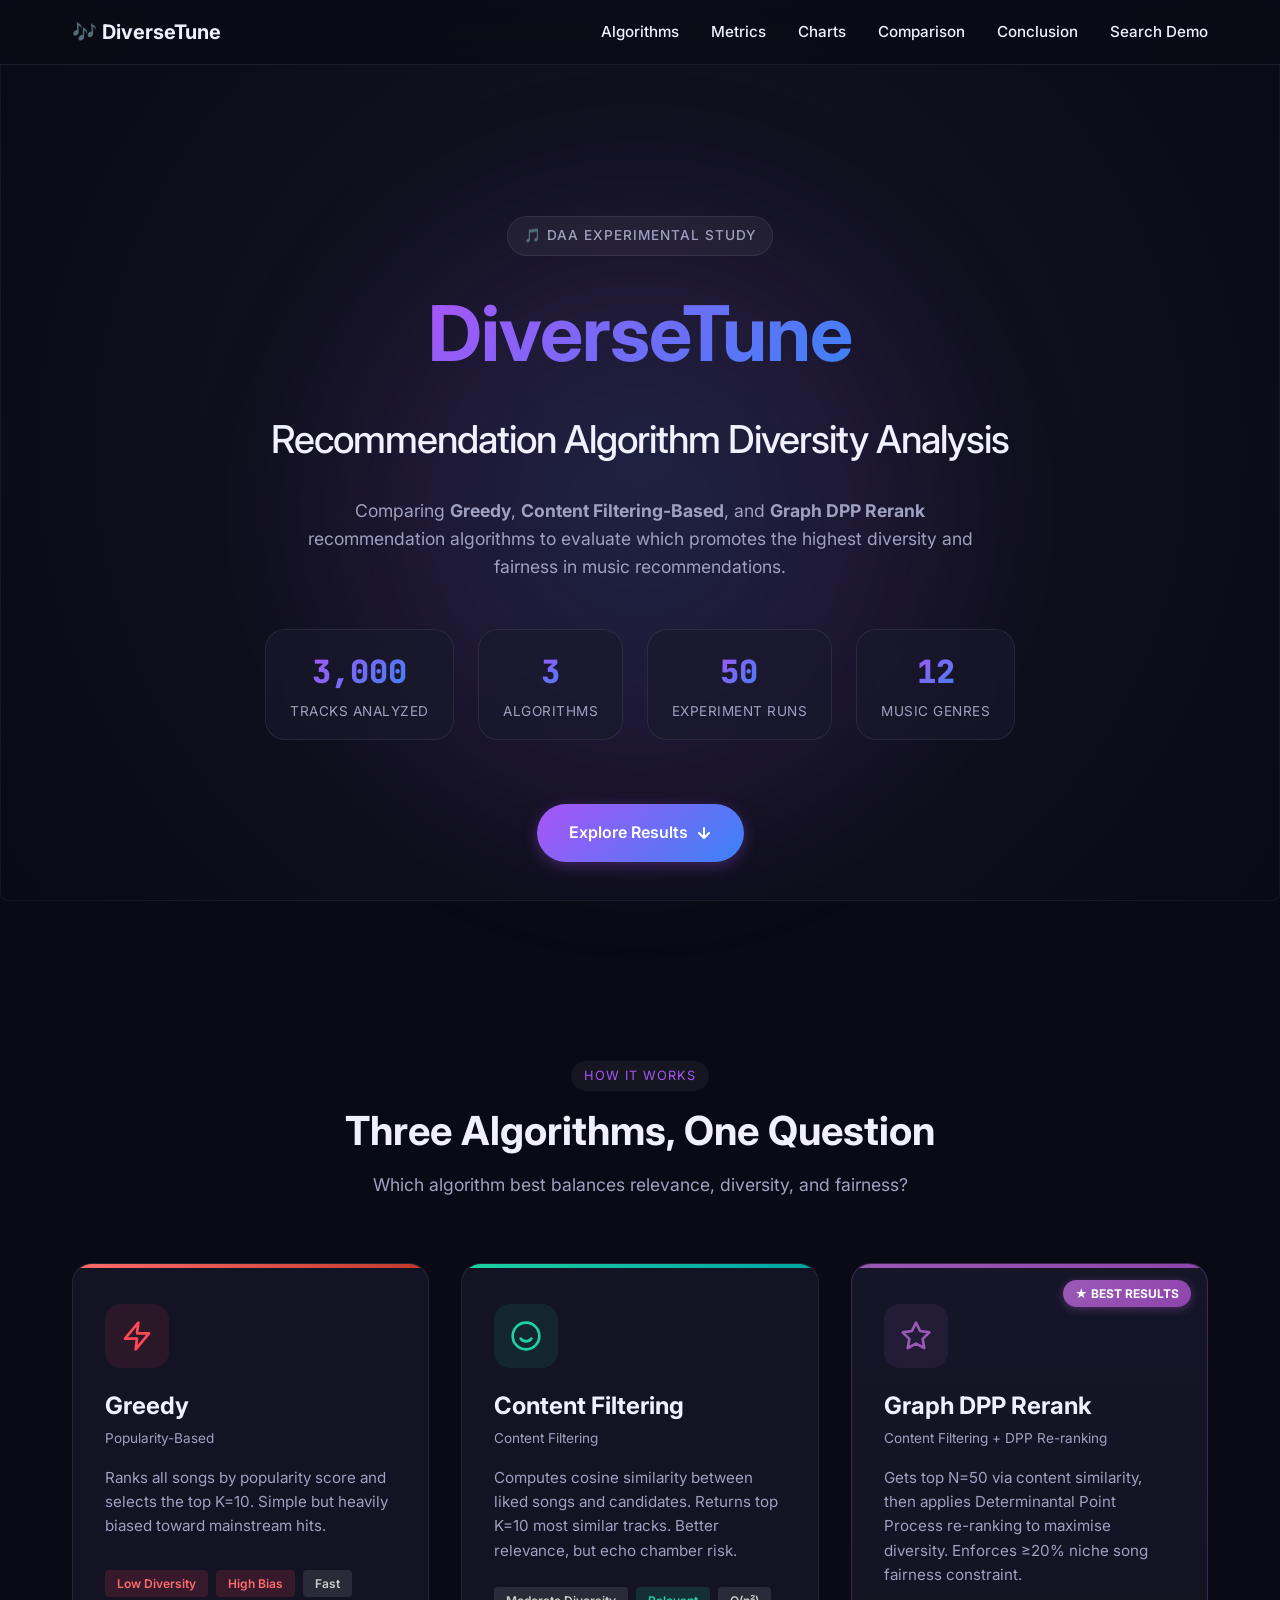
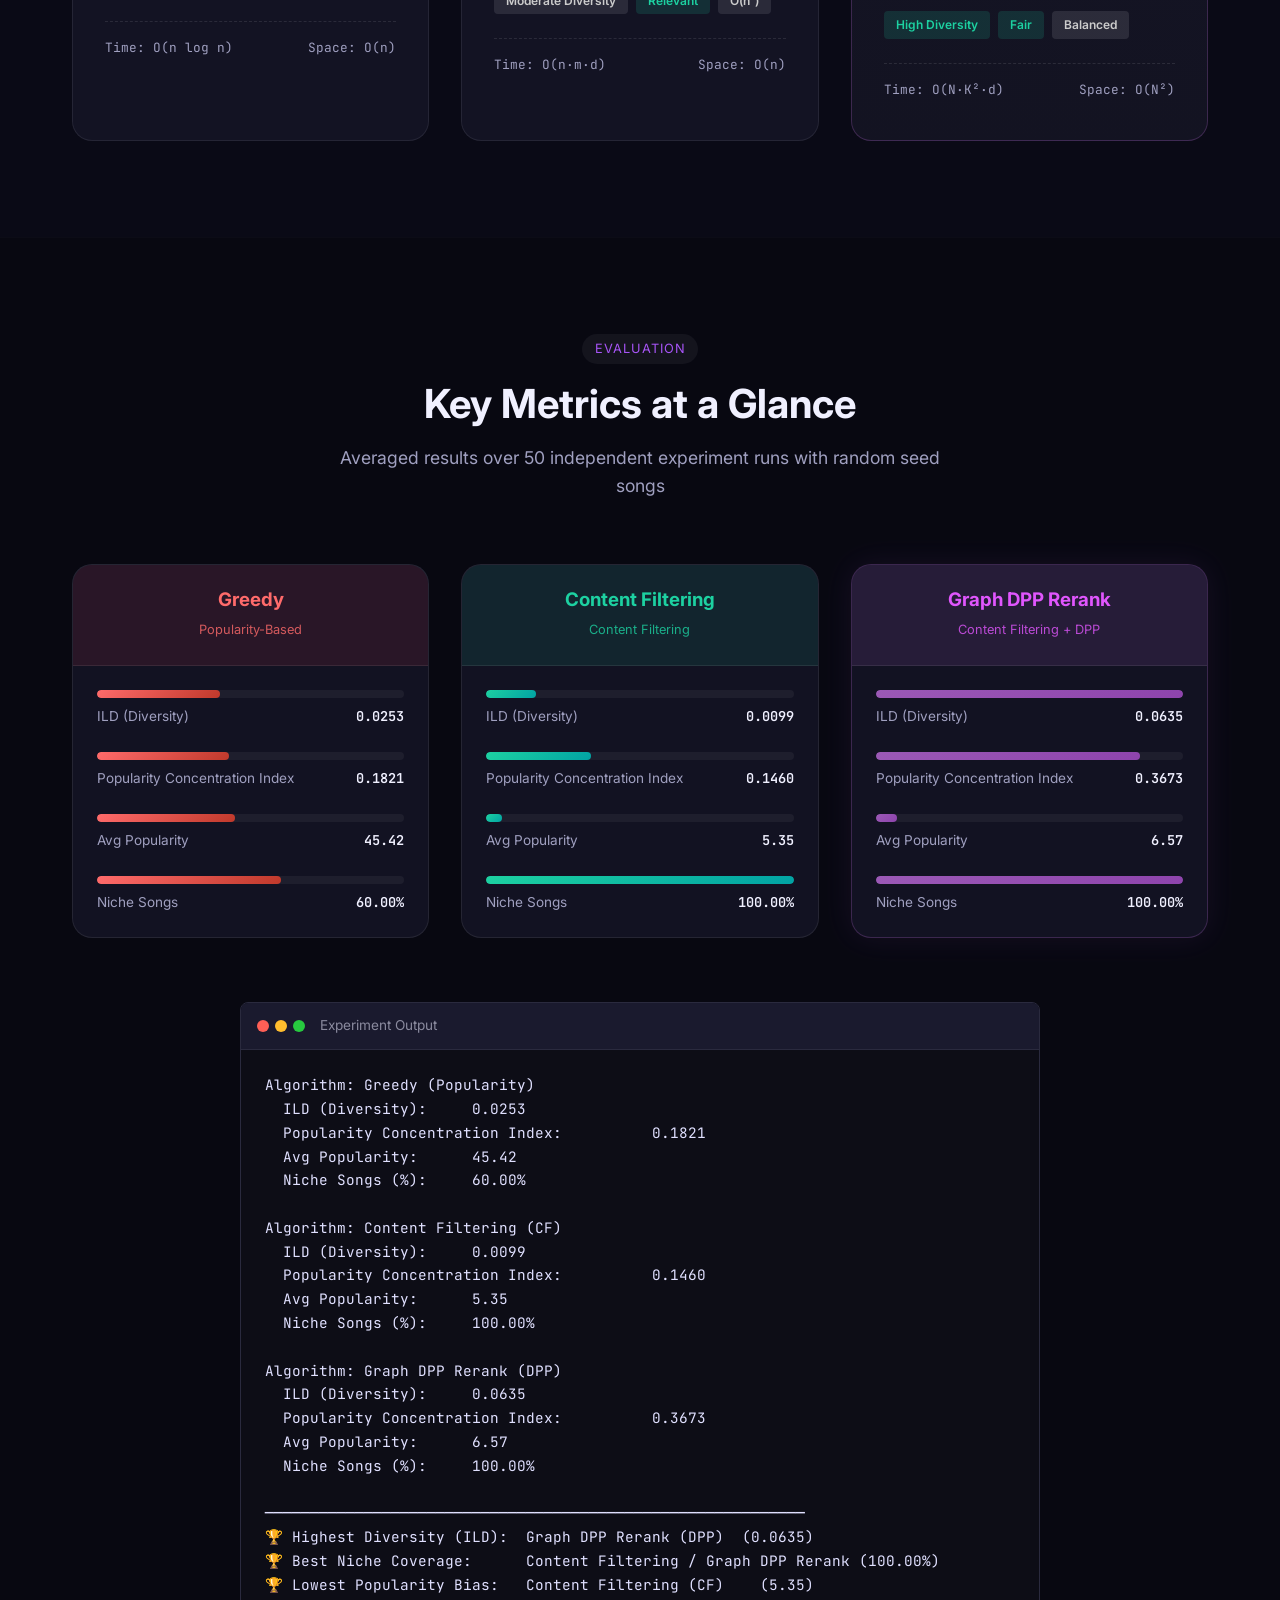
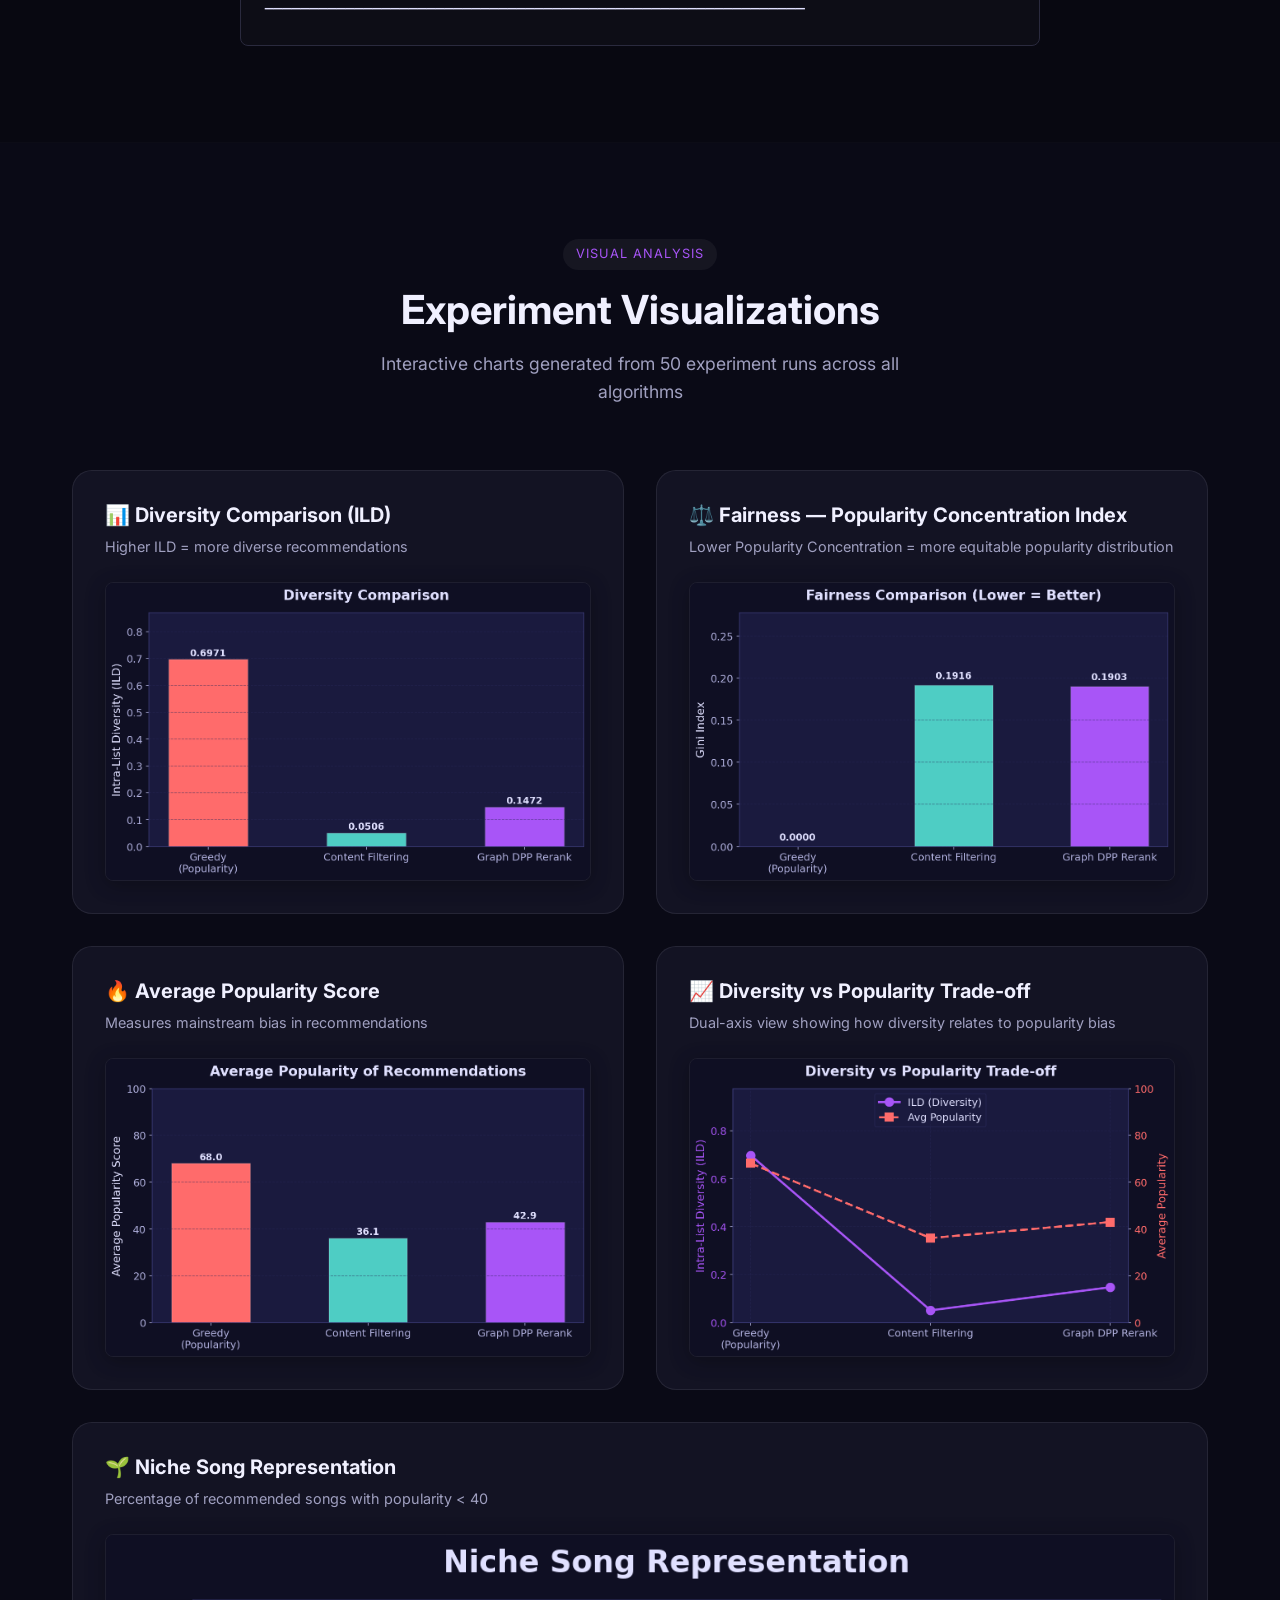
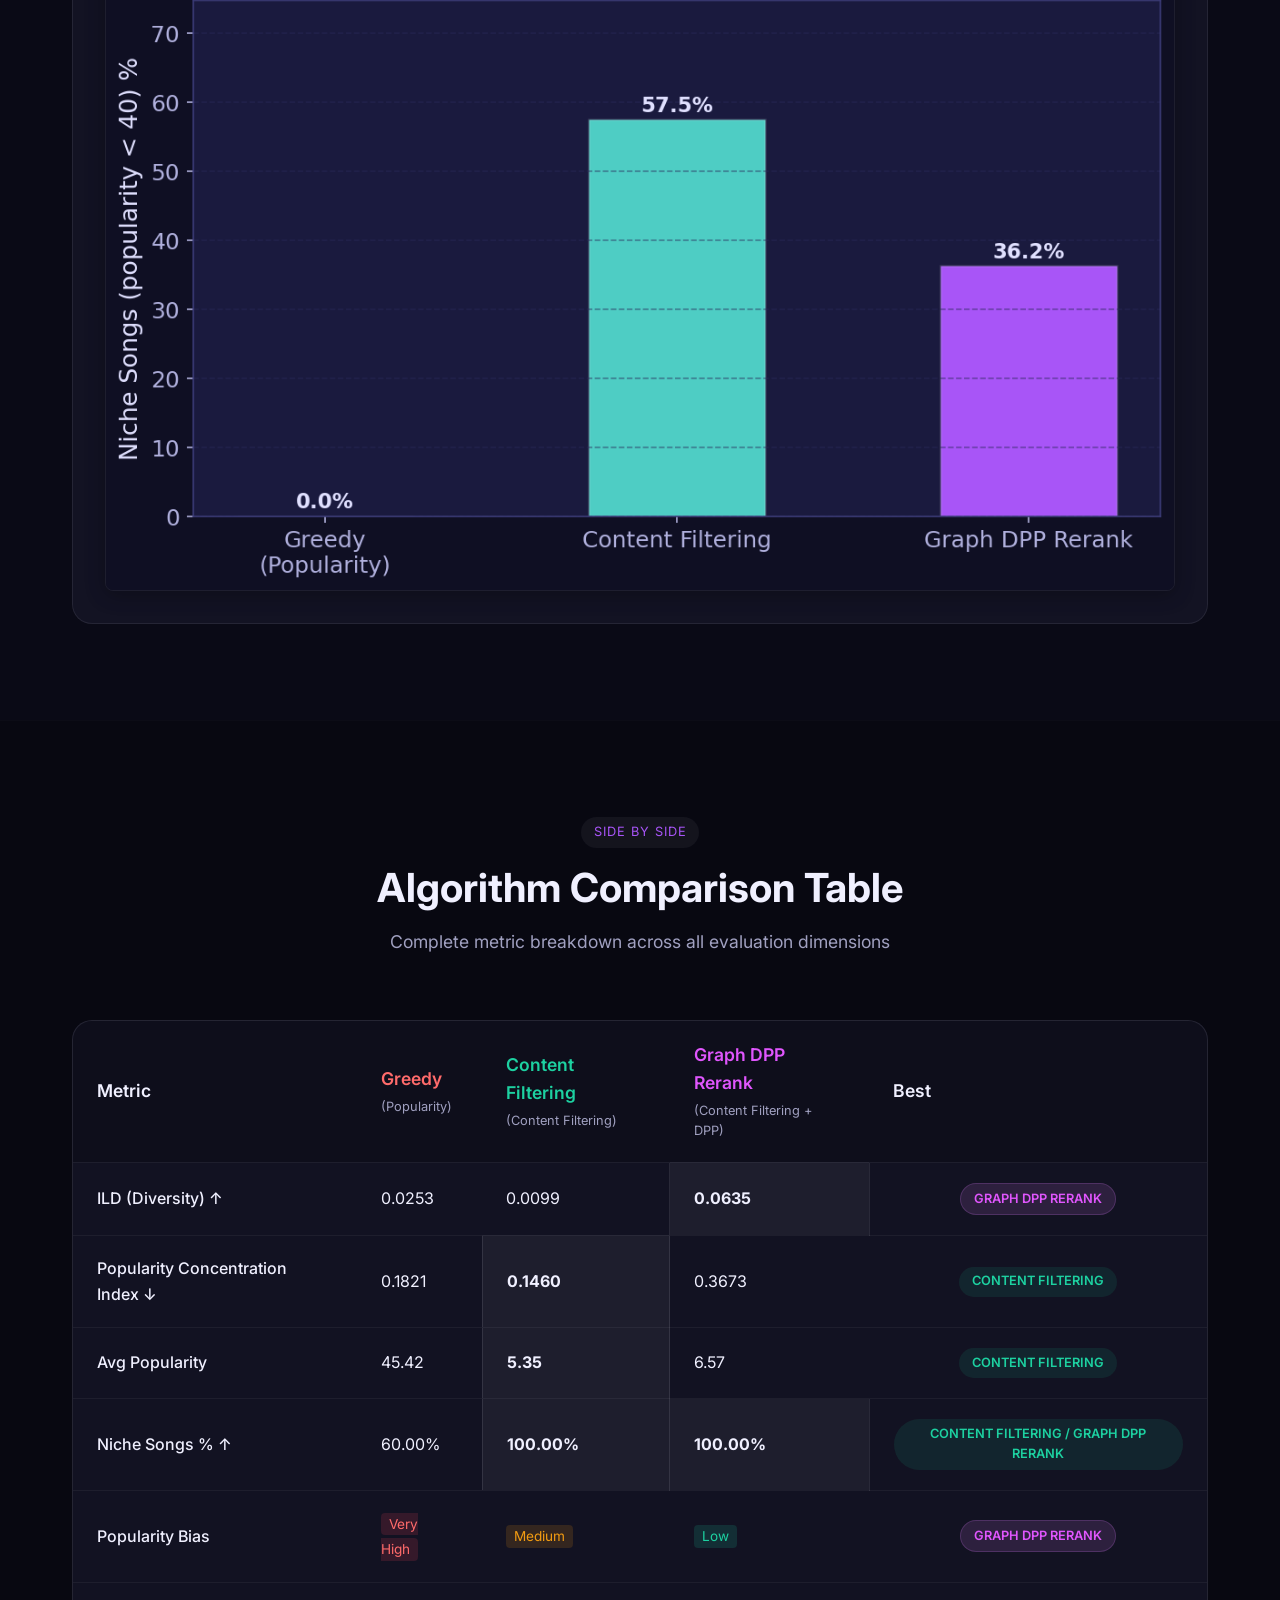
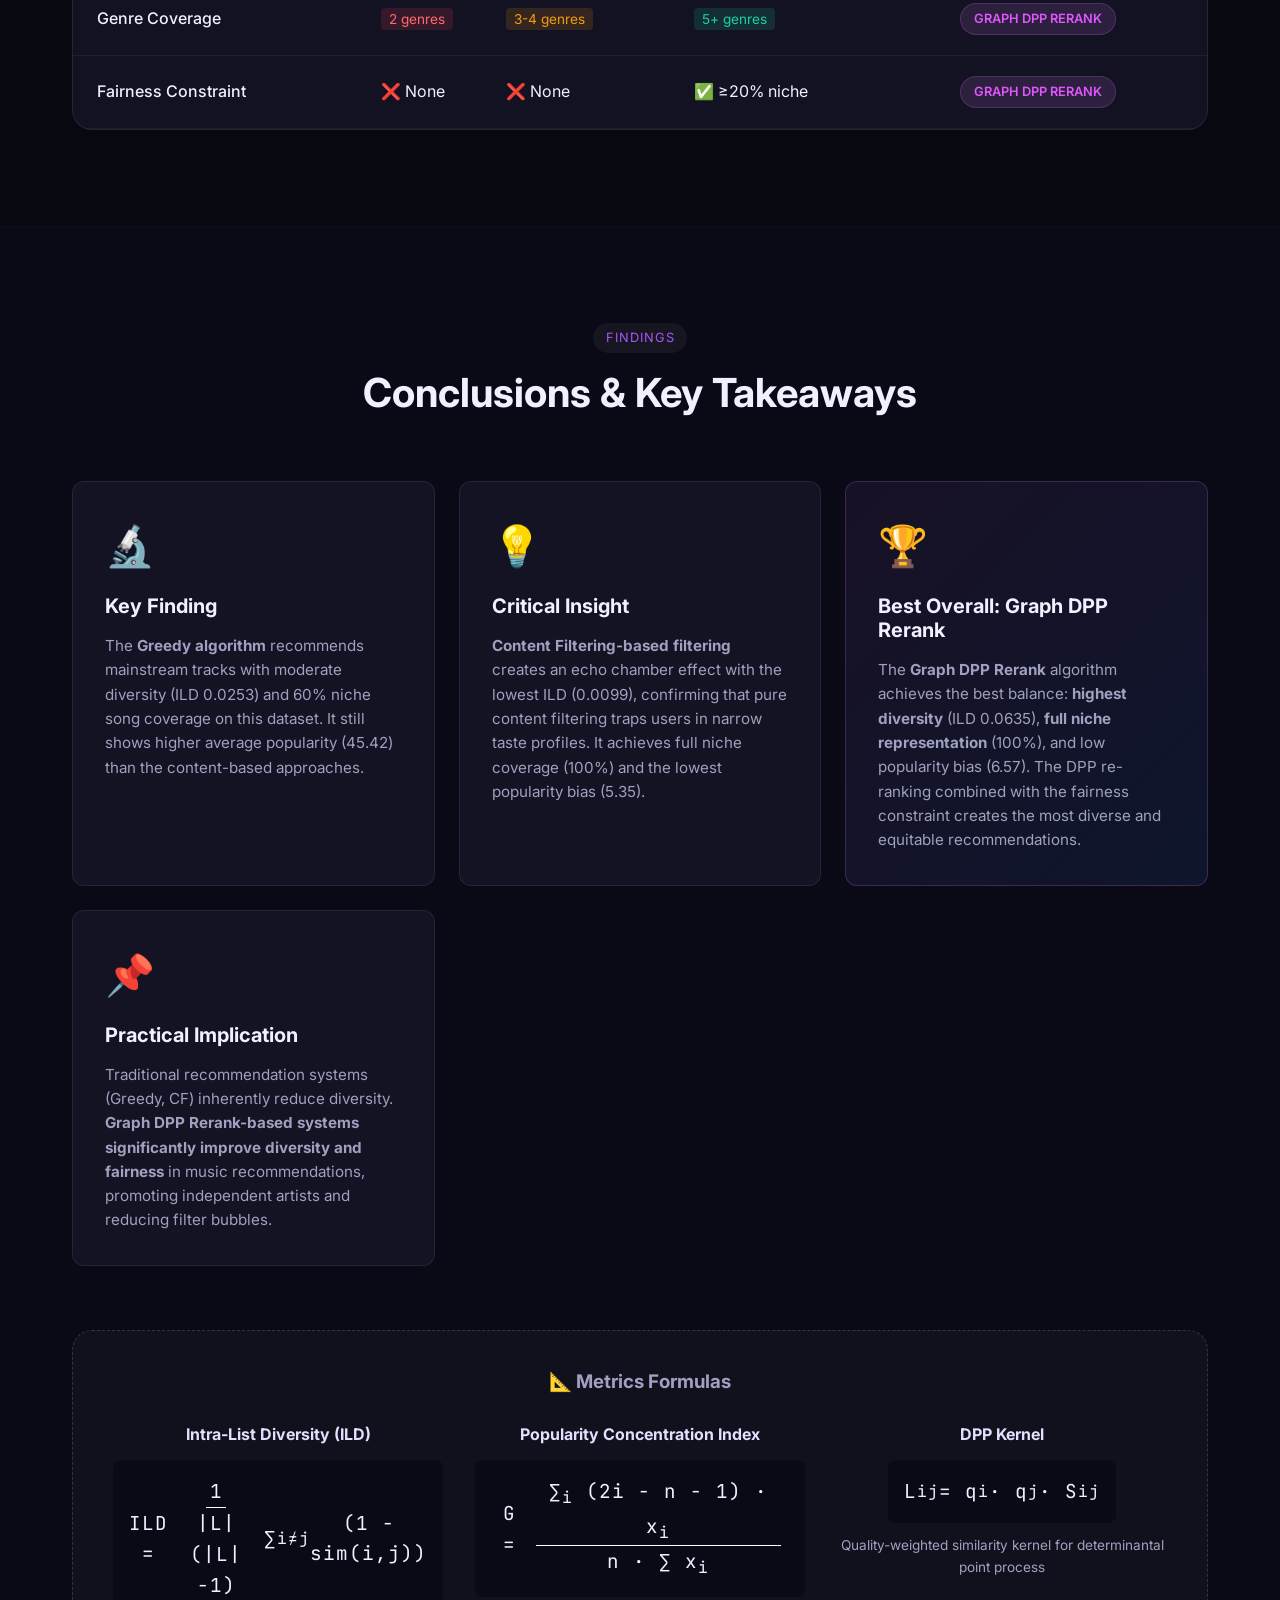
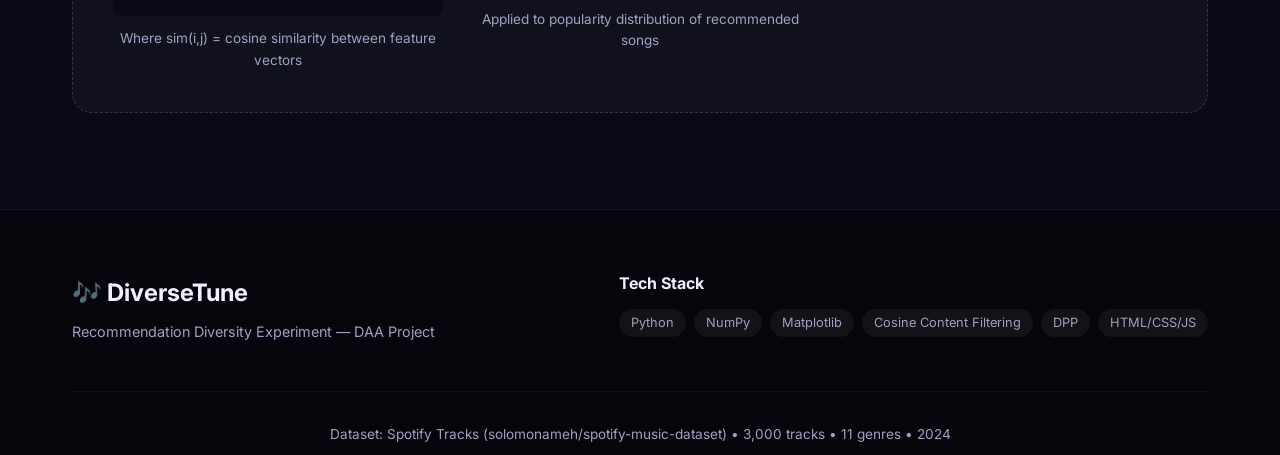
==== commit 3171e195: "pre-fix baseline" ====
--- a/index.html
+++ b/index.html
@@ -45,7 +45,7 @@
             </p>
             <div class="hero-stats">
                 <div class="stat-pill">
-                    <span class="stat-number" data-count="1960">0</span>
+                    <span class="stat-number" data-count="3000">0</span>
                     <span class="stat-label">Tracks Analyzed</span>
                 </div>
                 <div class="stat-pill">
@@ -53,7 +53,7 @@
                     <span class="stat-label">Algorithms</span>
                 </div>
                 <div class="stat-pill">
-                    <span class="stat-number" data-count="8">0</span>
+                    <span class="stat-number" data-count="50">0</span>
                     <span class="stat-label">Experiment Runs</span>
                 </div>
                 <div class="stat-pill">
@@ -116,7 +116,7 @@
                         <h3 class="algo-name">Content Filtering</h3>
                         <span class="algo-type">Content Filtering</span>
                         <p class="algo-desc">
-                            Computes cosine content_filtering between liked songs and candidates.
+                            Computes cosine similarity between liked songs and candidates.
                             Returns top K=10 most similar tracks. Better relevance, but echo chamber risk.
                         </p>
                         <div class="algo-traits">
@@ -141,7 +141,7 @@
                         <h3 class="algo-name">Graph DPP Rerank</h3>
                         <span class="algo-type">Content Filtering + DPP Re-ranking</span>
                         <p class="algo-desc">
-                            Gets top N=50 via content_filtering, then applies Determinantal Point Process re-ranking
+                            Gets top N=50 via content similarity, then applies Determinantal Point Process re-ranking
                             to maximise diversity. Enforces ≥20% niche song fairness constraint.
                         </p>
                         <div class="algo-traits">
@@ -164,7 +164,7 @@
                 <div class="section-header">
                     <span class="section-tag">Evaluation</span>
                     <h2 class="section-title">Key Metrics at a Glance</h2>
-                    <p class="section-desc">Averaged results over 8 independent experiment runs with random seed songs</p>
+                    <p class="section-desc">Averaged results over 50 independent experiment runs with random seed songs</p>
                 </div>
 
                 <div class="metrics-dashboard">
@@ -177,38 +177,38 @@
                         <div class="metric-body">
                             <div class="metric-item">
                                 <div class="metric-bar-container">
-                                    <div class="metric-bar metric-bar-greedy" style="--bar-width: 13%"></div>
+                                    <div class="metric-bar metric-bar-greedy" style="--bar-width: 40%"></div>
                                 </div>
                                 <div class="metric-info">
                                     <span class="metric-label">ILD (Diversity)</span>
-                                    <span class="metric-value">0.0347</span>
-                                </div>
-                            </div>
-                            <div class="metric-item">
-                                <div class="metric-bar-container">
-                                    <div class="metric-bar metric-bar-greedy" style="--bar-width: 3%"></div>
+                                    <span class="metric-value">0.0253</span>
+                                </div>
+                            </div>
+                            <div class="metric-item">
+                                <div class="metric-bar-container">
+                                    <div class="metric-bar metric-bar-greedy" style="--bar-width: 43%"></div>
                                 </div>
                                 <div class="metric-info">
                                     <span class="metric-label">Popularity Concentration Index</span>
-                                    <span class="metric-value">0.0070</span>
-                                </div>
-                            </div>
-                            <div class="metric-item">
-                                <div class="metric-bar-container">
-                                    <div class="metric-bar metric-bar-greedy" style="--bar-width: 96%"></div>
+                                    <span class="metric-value">0.1821</span>
+                                </div>
+                            </div>
+                            <div class="metric-item">
+                                <div class="metric-bar-container">
+                                    <div class="metric-bar metric-bar-greedy" style="--bar-width: 45%"></div>
                                 </div>
                                 <div class="metric-info">
                                     <span class="metric-label">Avg Popularity</span>
-                                    <span class="metric-value">95.90</span>
-                                </div>
-                            </div>
-                            <div class="metric-item">
-                                <div class="metric-bar-container">
-                                    <div class="metric-bar metric-bar-greedy" style="--bar-width: 0%"></div>
+                                    <span class="metric-value">45.42</span>
+                                </div>
+                            </div>
+                            <div class="metric-item">
+                                <div class="metric-bar-container">
+                                    <div class="metric-bar metric-bar-greedy" style="--bar-width: 60%"></div>
                                 </div>
                                 <div class="metric-info">
                                     <span class="metric-label">Niche Songs</span>
-                                    <span class="metric-value">0.00%</span>
+                                    <span class="metric-value">60.00%</span>
                                 </div>
                             </div>
                         </div>
@@ -223,38 +223,38 @@
                         <div class="metric-body">
                             <div class="metric-item">
                                 <div class="metric-bar-container">
-                                    <div class="metric-bar metric-bar-content_filtering" style="--bar-width: 2.5%"></div>
+                                    <div class="metric-bar metric-bar-content_filtering" style="--bar-width: 16%"></div>
                                 </div>
                                 <div class="metric-info">
                                     <span class="metric-label">ILD (Diversity)</span>
-                                    <span class="metric-value">0.0064</span>
-                                </div>
-                            </div>
-                            <div class="metric-item">
-                                <div class="metric-bar-container">
-                                    <div class="metric-bar metric-bar-content_filtering" style="--bar-width: 65%"></div>
+                                    <span class="metric-value">0.0099</span>
+                                </div>
+                            </div>
+                            <div class="metric-item">
+                                <div class="metric-bar-container">
+                                    <div class="metric-bar metric-bar-content_filtering" style="--bar-width: 34%"></div>
                                 </div>
                                 <div class="metric-info">
                                     <span class="metric-label">Popularity Concentration Index</span>
-                                    <span class="metric-value">0.1632</span>
-                                </div>
-                            </div>
-                            <div class="metric-item">
-                                <div class="metric-bar-container">
-                                    <div class="metric-bar metric-bar-content_filtering" style="--bar-width: 49%"></div>
+                                    <span class="metric-value">0.1460</span>
+                                </div>
+                            </div>
+                            <div class="metric-item">
+                                <div class="metric-bar-container">
+                                    <div class="metric-bar metric-bar-content_filtering" style="--bar-width: 5%"></div>
                                 </div>
                                 <div class="metric-info">
                                     <span class="metric-label">Avg Popularity</span>
-                                    <span class="metric-value">48.69</span>
-                                </div>
-                            </div>
-                            <div class="metric-item">
-                                <div class="metric-bar-container">
-                                    <div class="metric-bar metric-bar-content_filtering" style="--bar-width: 26%"></div>
+                                    <span class="metric-value">5.35</span>
+                                </div>
+                            </div>
+                            <div class="metric-item">
+                                <div class="metric-bar-container">
+                                    <div class="metric-bar metric-bar-content_filtering" style="--bar-width: 100%"></div>
                                 </div>
                                 <div class="metric-info">
                                     <span class="metric-label">Niche Songs</span>
-                                    <span class="metric-value">26.25%</span>
+                                    <span class="metric-value">100.00%</span>
                                 </div>
                             </div>
                         </div>
@@ -269,11 +269,11 @@
                         <div class="metric-body">
                             <div class="metric-item">
                                 <div class="metric-bar-container">
-                                    <div class="metric-bar metric-bar-graph_dpp_rerank" style="--bar-width: 7.5%"></div>
+                                    <div class="metric-bar metric-bar-graph_dpp_rerank" style="--bar-width: 100%"></div>
                                 </div>
                                 <div class="metric-info">
                                     <span class="metric-label">ILD (Diversity)</span>
-                                    <span class="metric-value">0.0187</span>
+                                    <span class="metric-value">0.0635</span>
                                 </div>
                             </div>
                             <div class="metric-item">
@@ -282,25 +282,25 @@
                                 </div>
                                 <div class="metric-info">
                                     <span class="metric-label">Popularity Concentration Index</span>
-                                    <span class="metric-value">0.2156</span>
-                                </div>
-                            </div>
-                            <div class="metric-item">
-                                <div class="metric-bar-container">
-                                    <div class="metric-bar metric-bar-graph_dpp_rerank" style="--bar-width: 47%"></div>
+                                    <span class="metric-value">0.3673</span>
+                                </div>
+                            </div>
+                            <div class="metric-item">
+                                <div class="metric-bar-container">
+                                    <div class="metric-bar metric-bar-graph_dpp_rerank" style="--bar-width: 7%"></div>
                                 </div>
                                 <div class="metric-info">
                                     <span class="metric-label">Avg Popularity</span>
-                                    <span class="metric-value">46.64</span>
-                                </div>
-                            </div>
-                            <div class="metric-item">
-                                <div class="metric-bar-container">
-                                    <div class="metric-bar metric-bar-graph_dpp_rerank" style="--bar-width: 34%"></div>
+                                    <span class="metric-value">6.57</span>
+                                </div>
+                            </div>
+                            <div class="metric-item">
+                                <div class="metric-bar-container">
+                                    <div class="metric-bar metric-bar-graph_dpp_rerank" style="--bar-width: 100%"></div>
                                 </div>
                                 <div class="metric-info">
                                     <span class="metric-label">Niche Songs</span>
-                                    <span class="metric-value">33.75%</span>
+                                    <span class="metric-value">100.00%</span>
                                 </div>
                             </div>
                         </div>
@@ -316,27 +316,27 @@
                         <span class="console-title">Experiment Output</span>
                     </div>
                     <pre class="console-body"><code>Algorithm: Greedy (Popularity)
-  ILD (Diversity):     0.0347
-  Popularity Concentration Index:          0.0070
-  Avg Popularity:      95.90
-  Niche Songs (%):     0.00%
+  ILD (Diversity):     0.0253
+  Popularity Concentration Index:          0.1821
+  Avg Popularity:      45.42
+  Niche Songs (%):     60.00%
 
 Algorithm: Content Filtering (CF)
-  ILD (Diversity):     0.0064
-  Popularity Concentration Index:          0.1632
-  Avg Popularity:      48.69
-  Niche Songs (%):     26.25%
+  ILD (Diversity):     0.0099
+  Popularity Concentration Index:          0.1460
+  Avg Popularity:      5.35
+  Niche Songs (%):     100.00%
 
 Algorithm: Graph DPP Rerank (DPP)
-  ILD (Diversity):     0.0187
-  Popularity Concentration Index:          0.2156
-  Avg Popularity:      46.64
-  Niche Songs (%):     33.75%
+  ILD (Diversity):     0.0635
+  Popularity Concentration Index:          0.3673
+  Avg Popularity:      6.57
+  Niche Songs (%):     100.00%
 
 ────────────────────────────────────────────────────────────
-🏆 Highest Diversity (ILD):  Greedy (Popularity)  (0.0347)
-🏆 Best Niche Coverage:      Graph DPP Rerank (DPP)         (33.75%)
-🏆 Lowest Popularity Bias:   Graph DPP Rerank (DPP)         (46.64)
+🏆 Highest Diversity (ILD):  Graph DPP Rerank (DPP)  (0.0635)
+🏆 Best Niche Coverage:      Content Filtering / Graph DPP Rerank (100.00%)
+🏆 Lowest Popularity Bias:   Content Filtering (CF)    (5.35)
 ────────────────────────────────────────────────────────────</code></pre>
                 </div>
             </div>
@@ -348,7 +348,7 @@
                 <div class="section-header">
                     <span class="section-tag">Visual Analysis</span>
                     <h2 class="section-title">Experiment Visualizations</h2>
-                    <p class="section-desc">Interactive charts generated from 8 experiment runs across all algorithms</p>
+                    <p class="section-desc">Interactive charts generated from 50 experiment runs across all algorithms</p>
                 </div>
 
                 <div class="charts-grid">
@@ -408,31 +408,31 @@
                         <tbody>
                             <tr>
                                 <td class="td-label">ILD (Diversity) ↑</td>
-                                <td class="td-best">0.0347</td>
-                                <td>0.0064</td>
-                                <td>0.0187</td>
-                                <td class="td-winner"><span class="winner-badge winner-greedy">Greedy</span></td>
+                                <td>0.0253</td>
+                                <td>0.0099</td>
+                                <td class="td-best">0.0635</td>
+                                <td class="td-winner"><span class="winner-badge winner-graph_dpp_rerank">Graph DPP Rerank</span></td>
                             </tr>
                             <tr>
                                 <td class="td-label">Popularity Concentration Index ↓</td>
-                                <td class="td-best">0.0070</td>
-                                <td>0.1632</td>
-                                <td>0.2156</td>
-                                <td class="td-winner"><span class="winner-badge winner-greedy">Greedy</span></td>
+                                <td>0.1821</td>
+                                <td class="td-best">0.1460</td>
+                                <td>0.3673</td>
+                                <td class="td-winner"><span class="winner-badge winner-content_filtering">Content Filtering</span></td>
                             </tr>
                             <tr>
                                 <td class="td-label">Avg Popularity</td>
-                                <td>95.90</td>
-                                <td>48.69</td>
-                                <td class="td-best">46.64</td>
-                                <td class="td-winner"><span class="winner-badge winner-graph_dpp_rerank">Graph DPP Rerank</span></td>
+                                <td>45.42</td>
+                                <td class="td-best">5.35</td>
+                                <td>6.57</td>
+                                <td class="td-winner"><span class="winner-badge winner-content_filtering">Content Filtering</span></td>
                             </tr>
                             <tr>
                                 <td class="td-label">Niche Songs % ↑</td>
-                                <td>0.00%</td>
-                                <td>26.25%</td>
-                                <td class="td-best">33.75%</td>
-                                <td class="td-winner"><span class="winner-badge winner-graph_dpp_rerank">Graph DPP Rerank</span></td>
+                                <td>60.00%</td>
+                                <td class="td-best">100.00%</td>
+                                <td class="td-best">100.00%</td>
+                                <td class="td-winner"><span class="winner-badge winner-content_filtering">Content Filtering / Graph DPP Rerank</span></td>
                             </tr>
                             <tr>
                                 <td class="td-label">Popularity Bias</td>
@@ -475,9 +475,9 @@
                         <div class="conclusion-icon">🔬</div>
                         <h3>Key Finding</h3>
                         <p>
-                            The <strong>Greedy algorithm</strong> achieves the highest raw ILD diversity (0.0347) because it selects
-                            from a global pool of popular songs spanning different genres. However, it recommends
-                            <strong>zero niche songs</strong> and has extreme popularity bias (avg 95.9).
+                            The <strong>Greedy algorithm</strong> recommends mainstream tracks with moderate diversity (ILD 0.0253)
+                            and 60% niche song coverage on this dataset. It still shows higher average popularity (45.42)
+                            than the content-based approaches.
                         </p>
                     </div>
 
@@ -485,9 +485,9 @@
                         <div class="conclusion-icon">💡</div>
                         <h3>Critical Insight</h3>
                         <p>
-                            <strong>Content Filtering-based filtering</strong> creates an echo chamber effect with the lowest ILD (0.0064),
+                            <strong>Content Filtering-based filtering</strong> creates an echo chamber effect with the lowest ILD (0.0099),
                             confirming that pure content filtering traps users in narrow taste profiles.
-                            However, it naturally discovers some niche content (26.25%).
+                            It achieves full niche coverage (100%) and the lowest popularity bias (5.35).
                         </p>
                     </div>
 
@@ -496,9 +496,9 @@
                         <h3>Best Overall: Graph DPP Rerank</h3>
                         <p>
                             The <strong>Graph DPP Rerank</strong> algorithm achieves the best balance:
-                            competitive diversity (ILD 0.0187), <strong>lowest popularity bias</strong> (46.64),
-                            and <strong>highest niche representation</strong> (33.75%). The DPP re-ranking
-                            combined with the fairness constraint creates the most equitable recommendations.
+                            <strong>highest diversity</strong> (ILD 0.0635), <strong>full niche representation</strong> (100%),
+                            and low popularity bias (6.57). The DPP re-ranking
+                            combined with the fairness constraint creates the most diverse and equitable recommendations.
                         </p>
                     </div>
 
@@ -522,7 +522,7 @@
                             <div class="formula-math">
                                 ILD = <span class="frac"><span class="num">1</span><span class="den">|L|(|L|−1)</span></span> ∑<sub>i≠j</sub> (1 − sim(i,j))
                             </div>
-                            <p>Where sim(i,j) = cosine content_filtering between feature vectors</p>
+                            <p>Where sim(i,j) = cosine similarity between feature vectors</p>
                         </div>
                         <div class="formula-item">
                             <h4>Popularity Concentration Index</h4>
@@ -536,7 +536,7 @@
                             <div class="formula-math">
                                 L<sub>ij</sub> = q<sub>i</sub> · q<sub>j</sub> · S<sub>ij</sub>
                             </div>
-                            <p>Quality-weighted content_filtering kernel for determinantal point process</p>
+                            <p>Quality-weighted similarity kernel for determinantal point process</p>
                         </div>
                     </div>
                 </div>
@@ -565,7 +565,7 @@
                 </div>
             </div>
             <div class="footer-bottom">
-                <p>Dataset: Spotify Tracks (Algozee Kaggle) • 1,960 tracks • 12 genres • 2024</p>
+                <p>Dataset: Spotify Tracks (solomonameh/spotify-music-dataset) • 3,000 tracks • 11 genres • 2024</p>
             </div>
         </div>
     </footer>
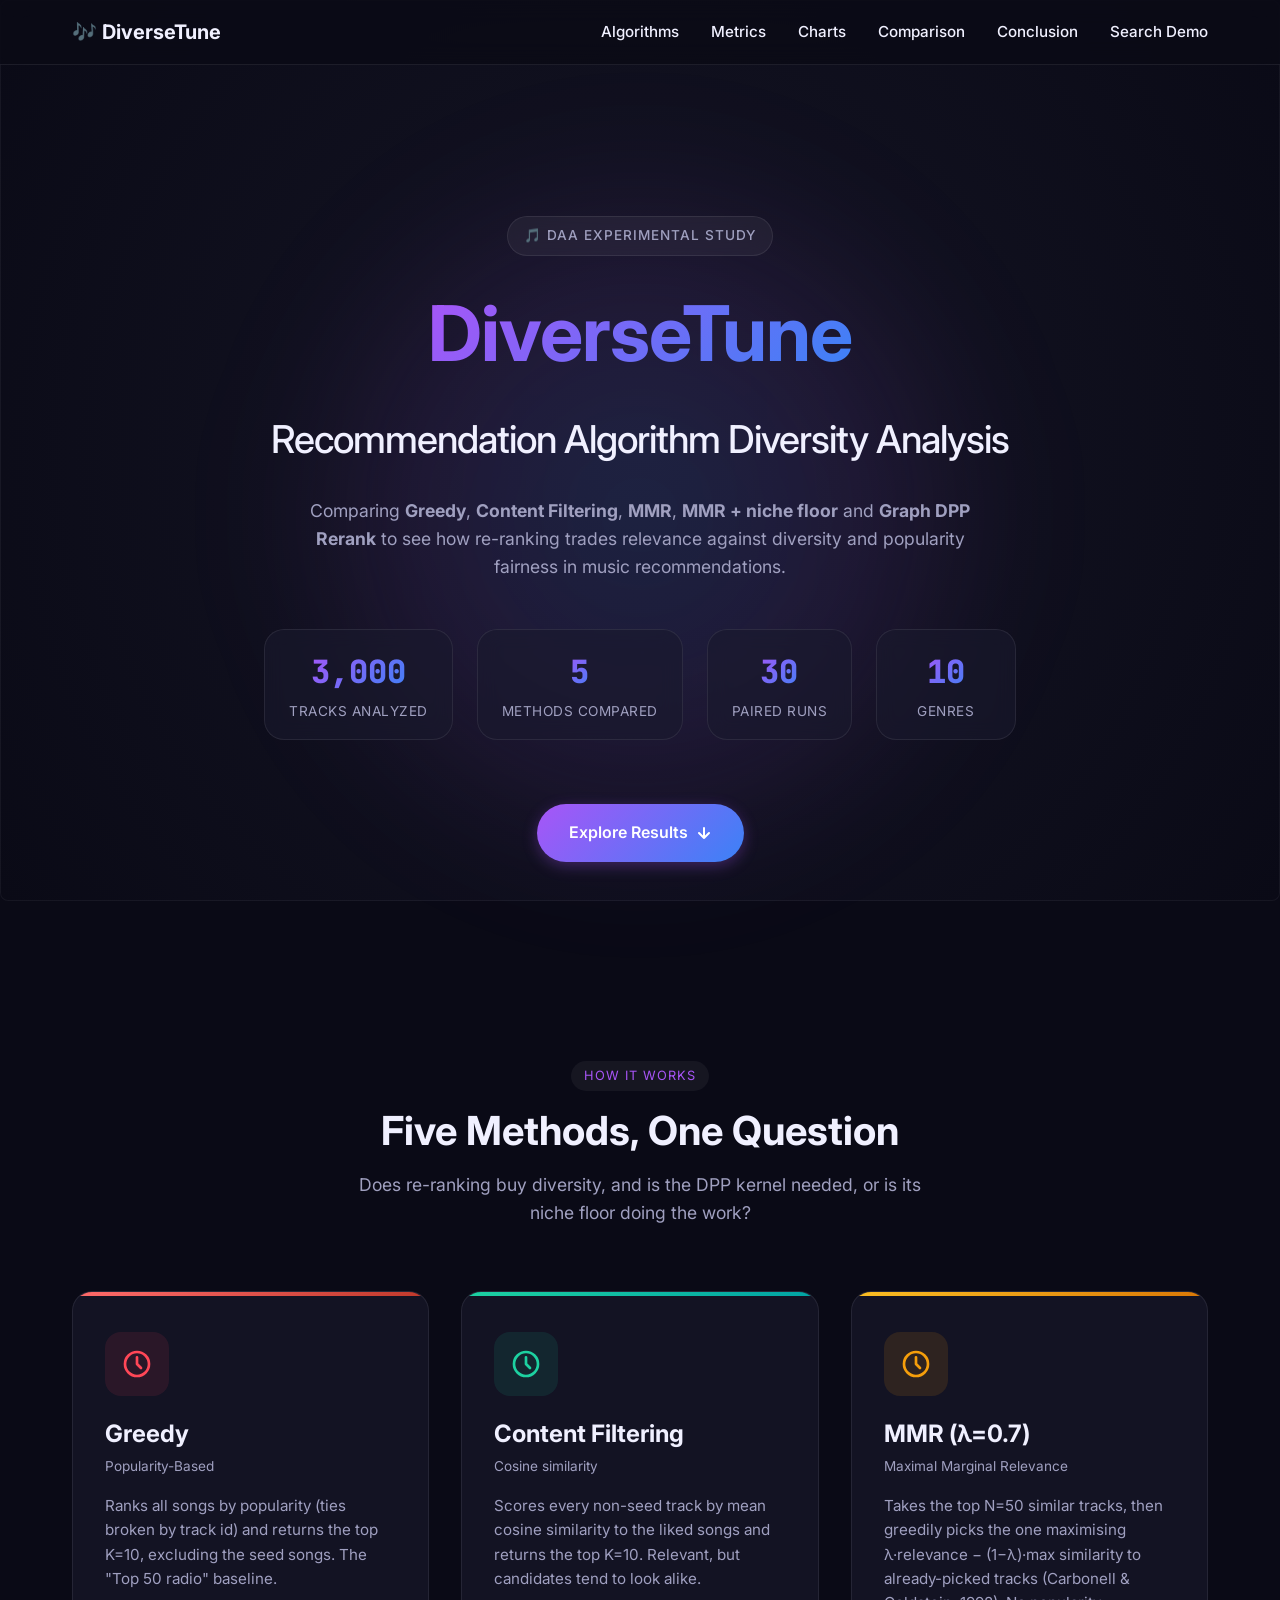
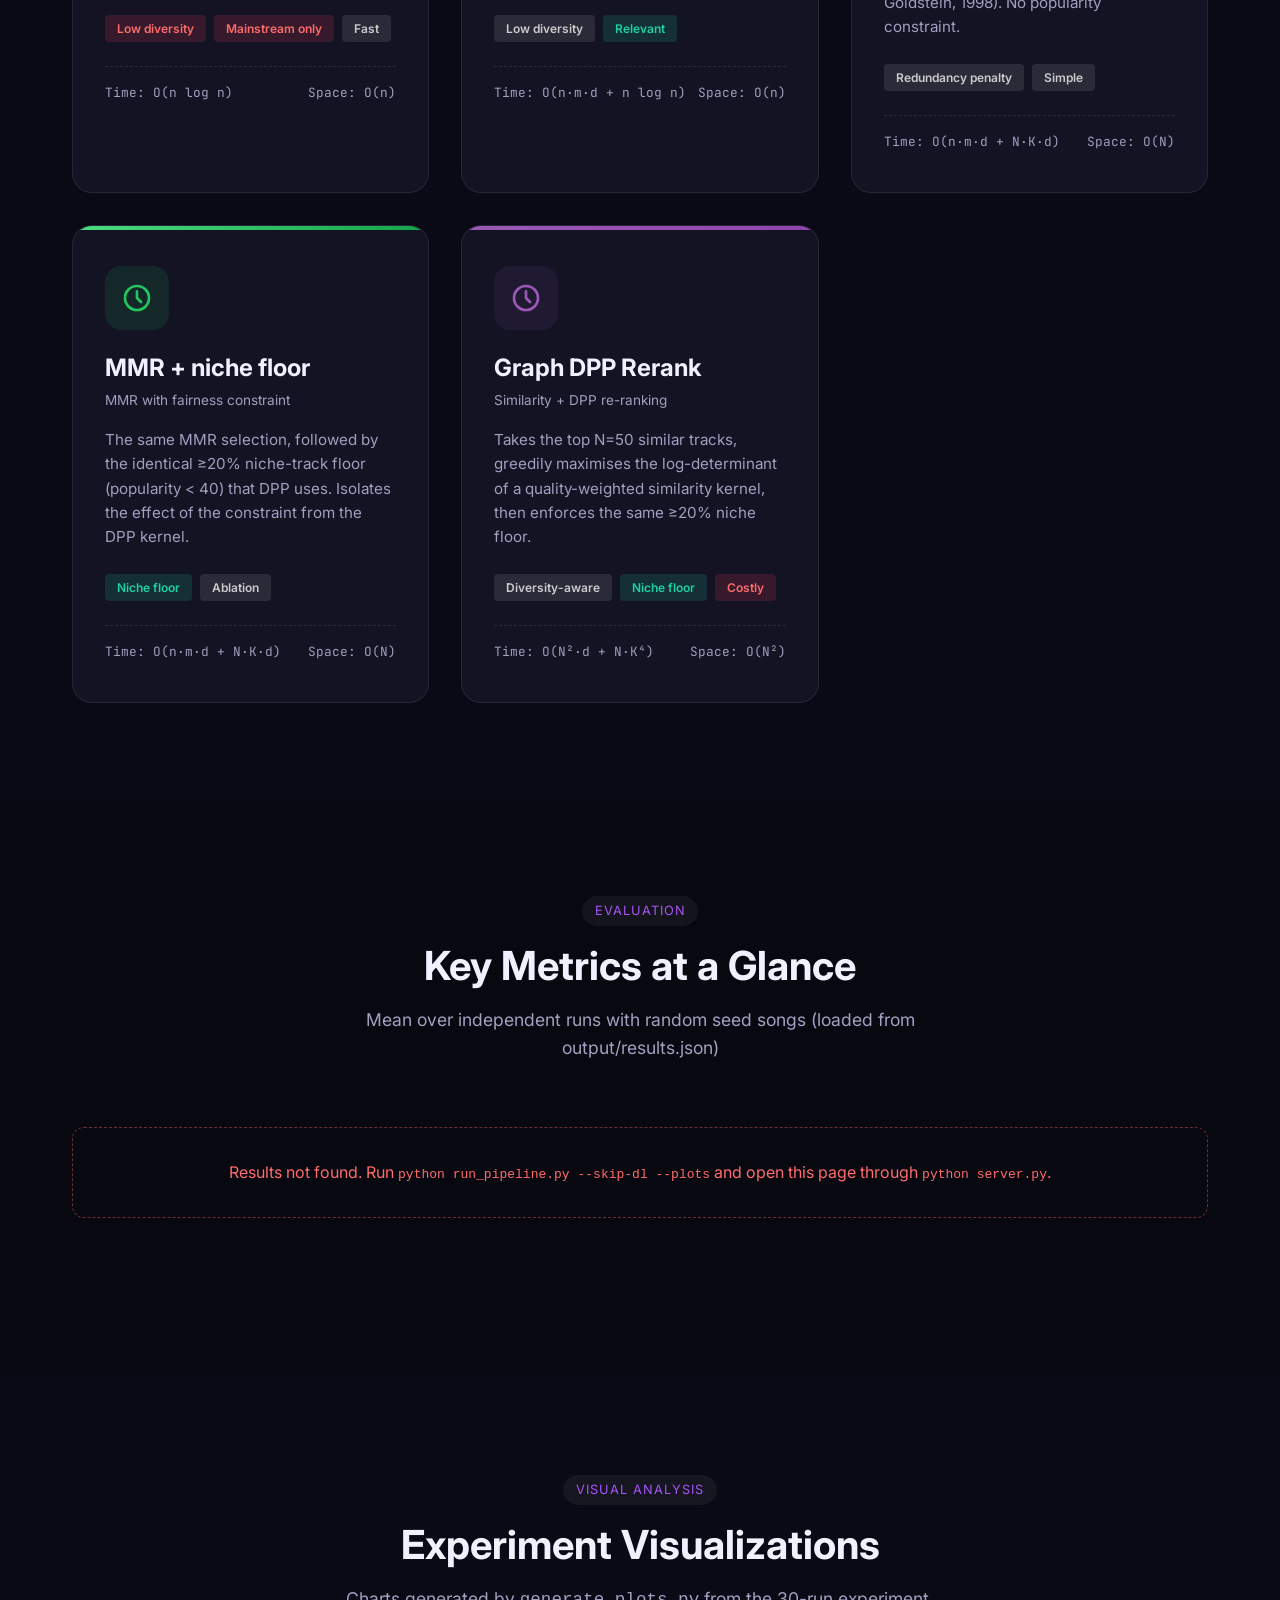
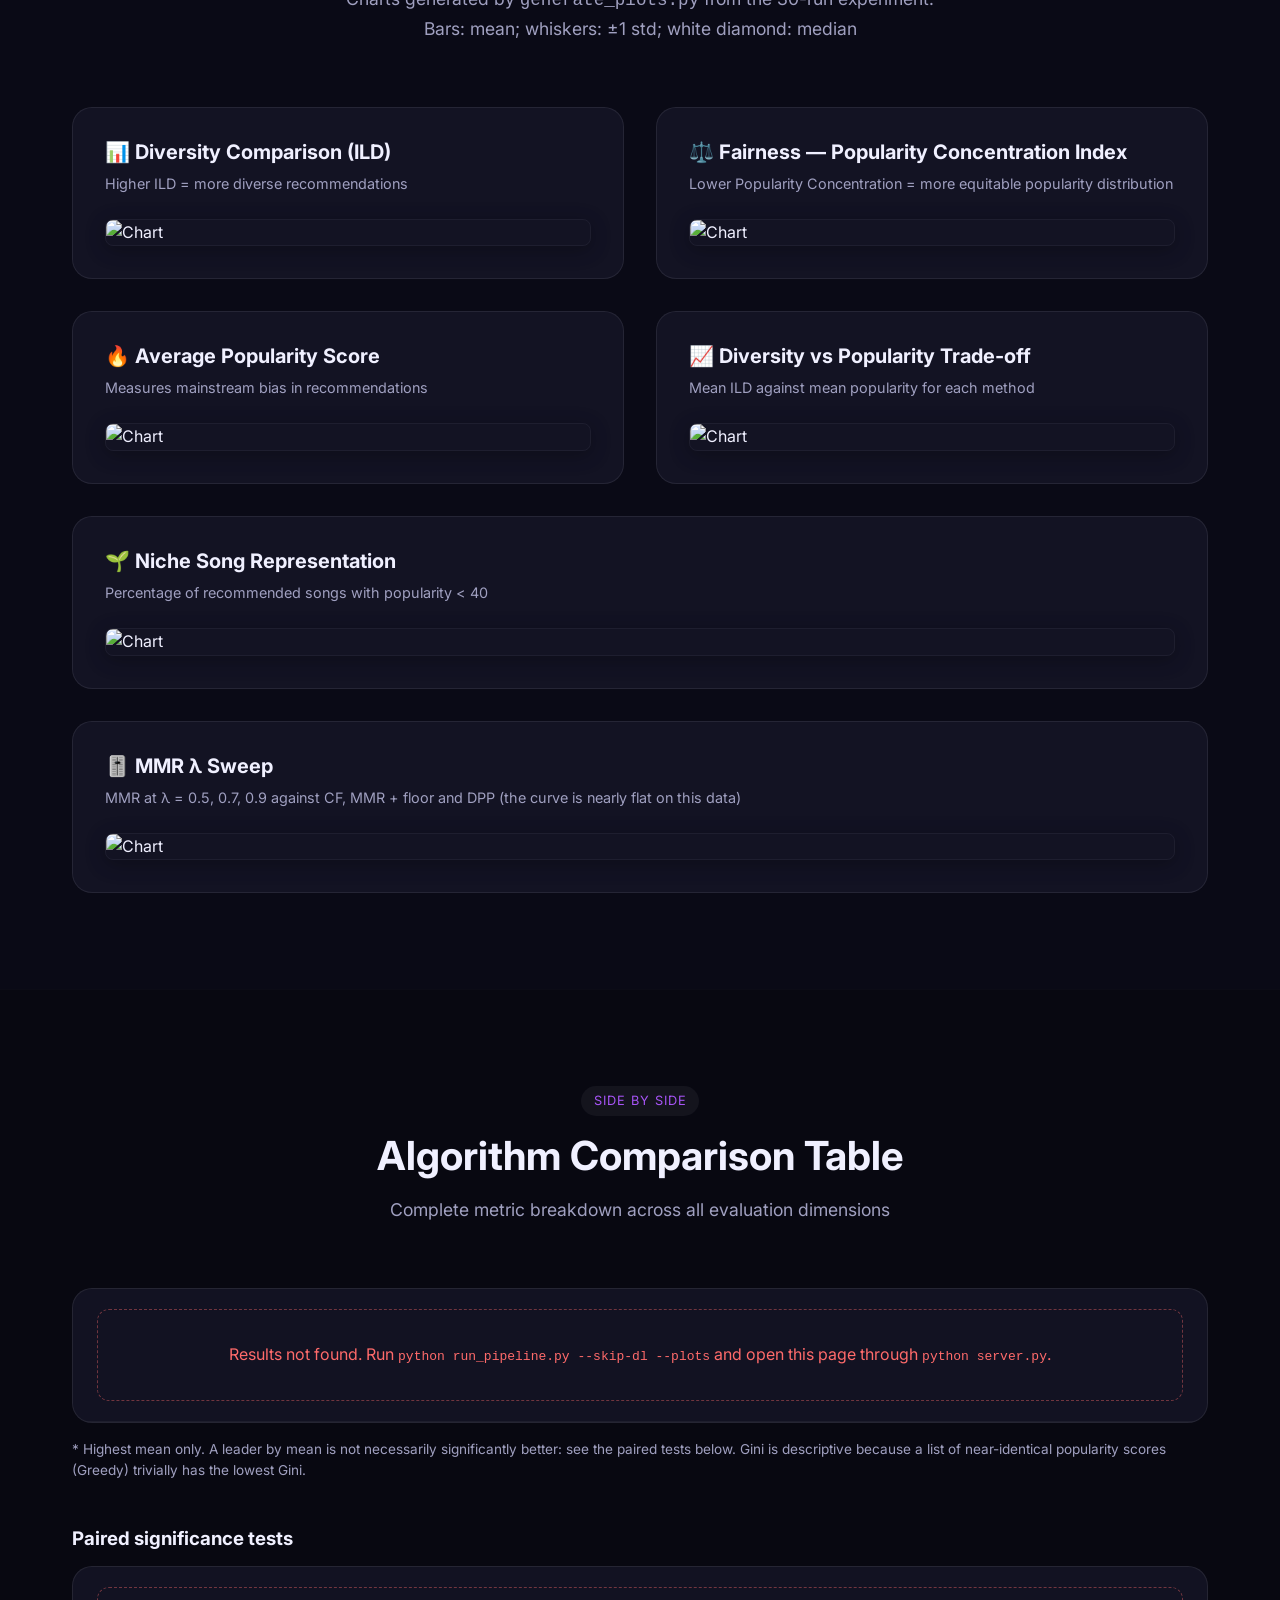
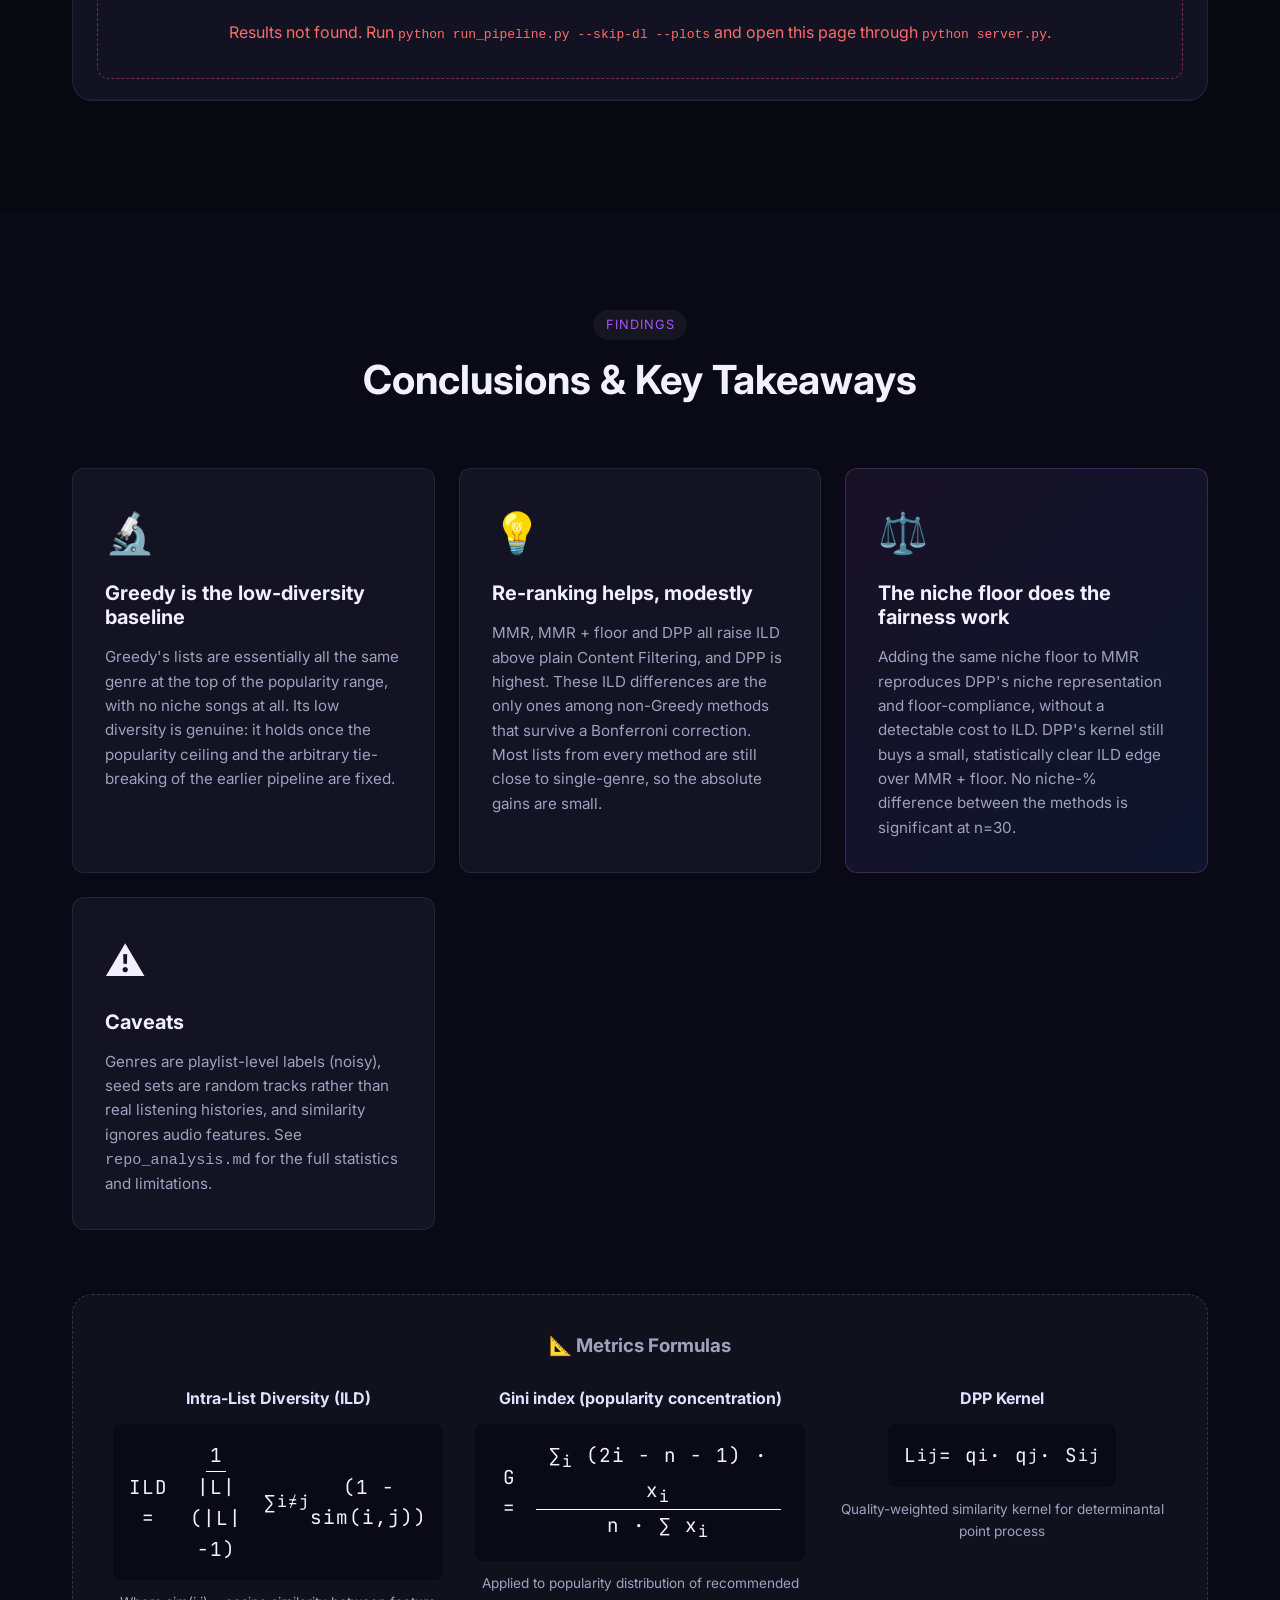
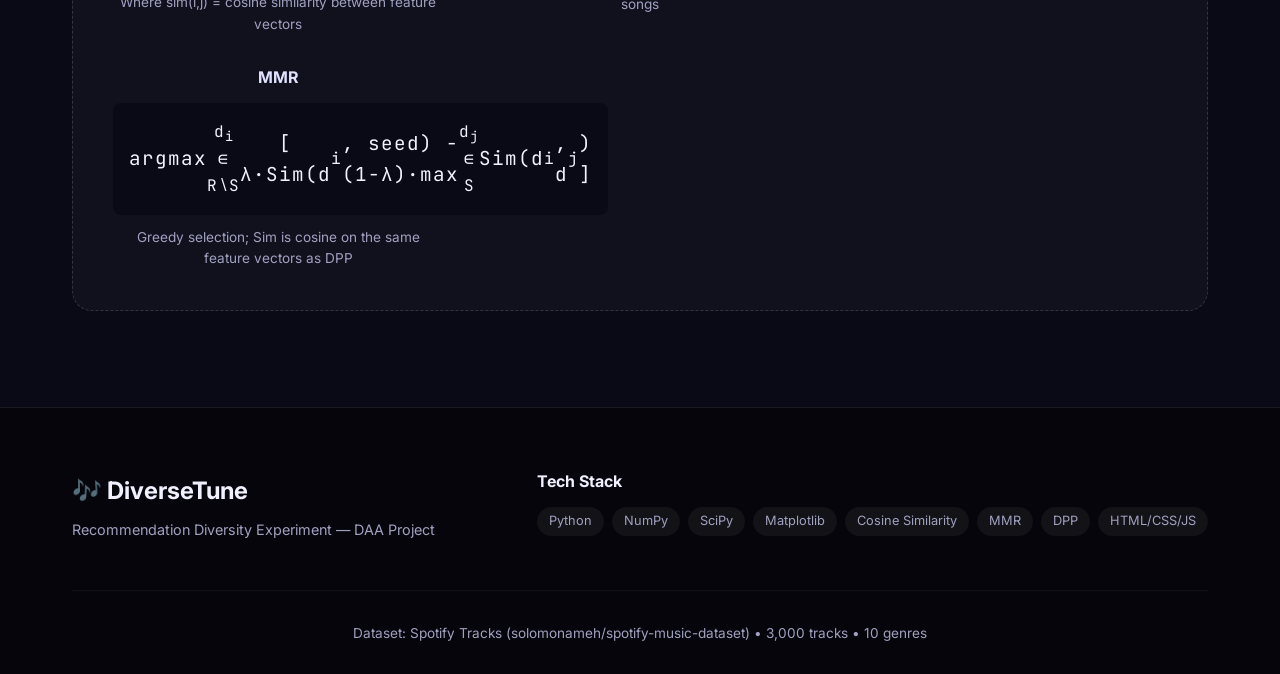
==== commit 0ad33ebf: "Replace stale hard-coded results in the web UI with data rendered from results.json - index.html: re" ====
--- a/index.html
+++ b/index.html
@@ -3,7 +3,7 @@
 <head>
     <meta charset="UTF-8">
     <meta name="viewport" content="width=device-width, initial-scale=1.0">
-    <meta name="description" content="Experimental comparison of Greedy, Content Filtering-Based, and Graph DPP Rerank music recommendation algorithms evaluating diversity, fairness, and popularity bias on Spotify Tracks data.">
+    <meta name="description" content="Experimental comparison of Greedy, Content Filtering, MMR, MMR with a niche floor, and Graph DPP Rerank recommendation strategies on diversity, fairness and popularity bias, using Spotify track data.">
     <title>DiverseTune — Recommendation Diversity Experiment</title>
     <link rel="preconnect" href="https://fonts.googleapis.com">
     <link rel="preconnect" href="https://fonts.gstatic.com" crossorigin>
@@ -40,8 +40,9 @@
                 <span class="hero-subtitle-text">Recommendation Algorithm Diversity Analysis</span>
             </h1>
             <p class="hero-description">
-                Comparing <strong>Greedy</strong>, <strong>Content Filtering-Based</strong>, and <strong>Graph DPP Rerank</strong> recommendation algorithms
-                to evaluate which promotes the highest diversity and fairness in music recommendations.
+                Comparing <strong>Greedy</strong>, <strong>Content Filtering</strong>, <strong>MMR</strong>,
+                <strong>MMR + niche floor</strong> and <strong>Graph DPP Rerank</strong> to see how re-ranking
+                trades relevance against diversity and popularity fairness in music recommendations.
             </p>
             <div class="hero-stats">
                 <div class="stat-pill">
@@ -49,16 +50,16 @@
                     <span class="stat-label">Tracks Analyzed</span>
                 </div>
                 <div class="stat-pill">
-                    <span class="stat-number" data-count="3">0</span>
-                    <span class="stat-label">Algorithms</span>
+                    <span class="stat-number" data-count="5">0</span>
+                    <span class="stat-label">Methods Compared</span>
                 </div>
                 <div class="stat-pill">
-                    <span class="stat-number" data-count="50">0</span>
-                    <span class="stat-label">Experiment Runs</span>
+                    <span class="stat-number" data-count="30">0</span>
+                    <span class="stat-label">Paired Runs</span>
                 </div>
                 <div class="stat-pill">
-                    <span class="stat-number" data-count="12">0</span>
-                    <span class="stat-label">Music Genres</span>
+                    <span class="stat-number" data-count="10">0</span>
+                    <span class="stat-label">Genres</span>
                 </div>
             </div>
             <a href="#algorithms" class="cta-button" id="cta-explore">
@@ -74,83 +75,87 @@
             <div class="container">
                 <div class="section-header">
                     <span class="section-tag">How It Works</span>
-                    <h2 class="section-title">Three Algorithms, One Question</h2>
-                    <p class="section-desc">Which algorithm best balances relevance, diversity, and fairness?</p>
+                    <h2 class="section-title">Five Methods, One Question</h2>
+                    <p class="section-desc">Does re-ranking buy diversity, and is the DPP kernel needed, or is its niche floor doing the work?</p>
                 </div>
 
                 <div class="algo-grid">
-                    <!-- Greedy -->
                     <div class="algo-card" id="algo-greedy" data-algo="greedy">
                         <div class="algo-icon algo-icon-greedy">
                             <svg width="32" height="32" viewBox="0 0 24 24" fill="none" stroke="currentColor" stroke-width="2">
-                                <path d="M13 2L3 14h9l-1 8 10-12h-9l1-8z" stroke-linecap="round" stroke-linejoin="round"/>
+                                <circle cx="12" cy="12" r="9"/><path d="M12 7v5l3 3" stroke-linecap="round" stroke-linejoin="round"/>
                             </svg>
                         </div>
                         <h3 class="algo-name">Greedy</h3>
                         <span class="algo-type">Popularity-Based</span>
-                        <p class="algo-desc">
-                            Ranks all songs by popularity score and selects the top K=10.
-                            Simple but heavily biased toward mainstream hits.
-                        </p>
-                        <div class="algo-traits">
-                            <span class="trait trait-bad">Low Diversity</span>
-                            <span class="trait trait-bad">High Bias</span>
-                            <span class="trait trait-neutral">Fast</span>
-                        </div>
+                        <p class="algo-desc">Ranks all songs by popularity (ties broken by track id) and returns the top K=10, excluding the seed songs. The "Top 50 radio" baseline.</p>
+                        <div class="algo-traits"><span class="trait trait-bad">Low diversity</span><span class="trait trait-bad">Mainstream only</span><span class="trait trait-neutral">Fast</span></div>
                         <div class="algo-complexity">
                             <span>Time: O(n log n)</span>
                             <span>Space: O(n)</span>
                         </div>
                     </div>
 
-                    <!-- Content Filtering -->
                     <div class="algo-card" id="algo-content_filtering" data-algo="content_filtering">
                         <div class="algo-icon algo-icon-content_filtering">
                             <svg width="32" height="32" viewBox="0 0 24 24" fill="none" stroke="currentColor" stroke-width="2">
-                                <circle cx="12" cy="12" r="10"/>
-                                <path d="M8 14s1.5 2 4 2 4-2 4-2" stroke-linecap="round"/>
-                                <line x1="9" y1="9" x2="9.01" y2="9"/>
-                                <line x1="15" y1="9" x2="15.01" y2="9"/>
+                                <circle cx="12" cy="12" r="9"/><path d="M12 7v5l3 3" stroke-linecap="round" stroke-linejoin="round"/>
                             </svg>
                         </div>
                         <h3 class="algo-name">Content Filtering</h3>
-                        <span class="algo-type">Content Filtering</span>
-                        <p class="algo-desc">
-                            Computes cosine similarity between liked songs and candidates.
-                            Returns top K=10 most similar tracks. Better relevance, but echo chamber risk.
-                        </p>
-                        <div class="algo-traits">
-                            <span class="trait trait-neutral">Moderate Diversity</span>
-                            <span class="trait trait-good">Relevant</span>
-                            <span class="trait trait-neutral">O(n²)</span>
-                        </div>
-                        <div class="algo-complexity">
-                            <span>Time: O(n·m·d)</span>
+                        <span class="algo-type">Cosine similarity</span>
+                        <p class="algo-desc">Scores every non-seed track by mean cosine similarity to the liked songs and returns the top K=10. Relevant, but candidates tend to look alike.</p>
+                        <div class="algo-traits"><span class="trait trait-neutral">Low diversity</span><span class="trait trait-good">Relevant</span></div>
+                        <div class="algo-complexity">
+                            <span>Time: O(n·m·d + n log n)</span>
                             <span>Space: O(n)</span>
                         </div>
                     </div>
 
-                    <!-- Graph DPP Rerank -->
-                    <div class="algo-card algo-card-featured" id="algo-graph_dpp_rerank" data-algo="graph_dpp_rerank">
-                        <div class="featured-badge">★ Best Results</div>
+                    <div class="algo-card" id="algo-mmr" data-algo="mmr">
+                        <div class="algo-icon algo-icon-mmr">
+                            <svg width="32" height="32" viewBox="0 0 24 24" fill="none" stroke="currentColor" stroke-width="2">
+                                <circle cx="12" cy="12" r="9"/><path d="M12 7v5l3 3" stroke-linecap="round" stroke-linejoin="round"/>
+                            </svg>
+                        </div>
+                        <h3 class="algo-name">MMR (λ=0.7)</h3>
+                        <span class="algo-type">Maximal Marginal Relevance</span>
+                        <p class="algo-desc">Takes the top N=50 similar tracks, then greedily picks the one maximising λ·relevance − (1−λ)·max similarity to already-picked tracks (Carbonell &amp; Goldstein, 1998). No popularity constraint.</p>
+                        <div class="algo-traits"><span class="trait trait-neutral">Redundancy penalty</span><span class="trait trait-neutral">Simple</span></div>
+                        <div class="algo-complexity">
+                            <span>Time: O(n·m·d + N·K·d)</span>
+                            <span>Space: O(N)</span>
+                        </div>
+                    </div>
+
+                    <div class="algo-card" id="algo-mmr_floor" data-algo="mmr_floor">
+                        <div class="algo-icon algo-icon-mmr_floor">
+                            <svg width="32" height="32" viewBox="0 0 24 24" fill="none" stroke="currentColor" stroke-width="2">
+                                <circle cx="12" cy="12" r="9"/><path d="M12 7v5l3 3" stroke-linecap="round" stroke-linejoin="round"/>
+                            </svg>
+                        </div>
+                        <h3 class="algo-name">MMR + niche floor</h3>
+                        <span class="algo-type">MMR with fairness constraint</span>
+                        <p class="algo-desc">The same MMR selection, followed by the identical ≥20% niche-track floor (popularity &lt; 40) that DPP uses. Isolates the effect of the constraint from the DPP kernel.</p>
+                        <div class="algo-traits"><span class="trait trait-good">Niche floor</span><span class="trait trait-neutral">Ablation</span></div>
+                        <div class="algo-complexity">
+                            <span>Time: O(n·m·d + N·K·d)</span>
+                            <span>Space: O(N)</span>
+                        </div>
+                    </div>
+
+                    <div class="algo-card" id="algo-graph_dpp_rerank" data-algo="graph_dpp_rerank">
                         <div class="algo-icon algo-icon-graph_dpp_rerank">
                             <svg width="32" height="32" viewBox="0 0 24 24" fill="none" stroke="currentColor" stroke-width="2">
-                                <path d="M12 2l3.09 6.26L22 9.27l-5 4.87 1.18 6.88L12 17.77l-6.18 3.25L7 14.14 2 9.27l6.91-1.01L12 2z" stroke-linecap="round" stroke-linejoin="round"/>
+                                <circle cx="12" cy="12" r="9"/><path d="M12 7v5l3 3" stroke-linecap="round" stroke-linejoin="round"/>
                             </svg>
                         </div>
                         <h3 class="algo-name">Graph DPP Rerank</h3>
-                        <span class="algo-type">Content Filtering + DPP Re-ranking</span>
-                        <p class="algo-desc">
-                            Gets top N=50 via content similarity, then applies Determinantal Point Process re-ranking
-                            to maximise diversity. Enforces ≥20% niche song fairness constraint.
-                        </p>
-                        <div class="algo-traits">
-                            <span class="trait trait-good">High Diversity</span>
-                            <span class="trait trait-good">Fair</span>
-                            <span class="trait trait-neutral">Balanced</span>
-                        </div>
-                        <div class="algo-complexity">
-                            <span>Time: O(N·K²·d)</span>
+                        <span class="algo-type">Similarity + DPP re-ranking</span>
+                        <p class="algo-desc">Takes the top N=50 similar tracks, greedily maximises the log-determinant of a quality-weighted similarity kernel, then enforces the same ≥20% niche floor.</p>
+                        <div class="algo-traits"><span class="trait trait-neutral">Diversity-aware</span><span class="trait trait-good">Niche floor</span><span class="trait trait-bad">Costly</span></div>
+                        <div class="algo-complexity">
+                            <span>Time: O(N²·d + N·K⁴)</span>
                             <span>Space: O(N²)</span>
                         </div>
                     </div>
@@ -164,181 +169,13 @@
                 <div class="section-header">
                     <span class="section-tag">Evaluation</span>
                     <h2 class="section-title">Key Metrics at a Glance</h2>
-                    <p class="section-desc">Averaged results over 50 independent experiment runs with random seed songs</p>
-                </div>
-
-                <div class="metrics-dashboard">
-                    <!-- Greedy Metrics -->
-                    <div class="metric-column" id="metric-greedy">
-                        <div class="metric-header metric-header-greedy">
-                            <h3>Greedy</h3>
-                            <span>Popularity-Based</span>
-                        </div>
-                        <div class="metric-body">
-                            <div class="metric-item">
-                                <div class="metric-bar-container">
-                                    <div class="metric-bar metric-bar-greedy" style="--bar-width: 40%"></div>
-                                </div>
-                                <div class="metric-info">
-                                    <span class="metric-label">ILD (Diversity)</span>
-                                    <span class="metric-value">0.0253</span>
-                                </div>
-                            </div>
-                            <div class="metric-item">
-                                <div class="metric-bar-container">
-                                    <div class="metric-bar metric-bar-greedy" style="--bar-width: 43%"></div>
-                                </div>
-                                <div class="metric-info">
-                                    <span class="metric-label">Popularity Concentration Index</span>
-                                    <span class="metric-value">0.1821</span>
-                                </div>
-                            </div>
-                            <div class="metric-item">
-                                <div class="metric-bar-container">
-                                    <div class="metric-bar metric-bar-greedy" style="--bar-width: 45%"></div>
-                                </div>
-                                <div class="metric-info">
-                                    <span class="metric-label">Avg Popularity</span>
-                                    <span class="metric-value">45.42</span>
-                                </div>
-                            </div>
-                            <div class="metric-item">
-                                <div class="metric-bar-container">
-                                    <div class="metric-bar metric-bar-greedy" style="--bar-width: 60%"></div>
-                                </div>
-                                <div class="metric-info">
-                                    <span class="metric-label">Niche Songs</span>
-                                    <span class="metric-value">60.00%</span>
-                                </div>
-                            </div>
-                        </div>
-                    </div>
-
-                    <!-- Content Filtering Metrics -->
-                    <div class="metric-column" id="metric-content_filtering">
-                        <div class="metric-header metric-header-content_filtering">
-                            <h3>Content Filtering</h3>
-                            <span>Content Filtering</span>
-                        </div>
-                        <div class="metric-body">
-                            <div class="metric-item">
-                                <div class="metric-bar-container">
-                                    <div class="metric-bar metric-bar-content_filtering" style="--bar-width: 16%"></div>
-                                </div>
-                                <div class="metric-info">
-                                    <span class="metric-label">ILD (Diversity)</span>
-                                    <span class="metric-value">0.0099</span>
-                                </div>
-                            </div>
-                            <div class="metric-item">
-                                <div class="metric-bar-container">
-                                    <div class="metric-bar metric-bar-content_filtering" style="--bar-width: 34%"></div>
-                                </div>
-                                <div class="metric-info">
-                                    <span class="metric-label">Popularity Concentration Index</span>
-                                    <span class="metric-value">0.1460</span>
-                                </div>
-                            </div>
-                            <div class="metric-item">
-                                <div class="metric-bar-container">
-                                    <div class="metric-bar metric-bar-content_filtering" style="--bar-width: 5%"></div>
-                                </div>
-                                <div class="metric-info">
-                                    <span class="metric-label">Avg Popularity</span>
-                                    <span class="metric-value">5.35</span>
-                                </div>
-                            </div>
-                            <div class="metric-item">
-                                <div class="metric-bar-container">
-                                    <div class="metric-bar metric-bar-content_filtering" style="--bar-width: 100%"></div>
-                                </div>
-                                <div class="metric-info">
-                                    <span class="metric-label">Niche Songs</span>
-                                    <span class="metric-value">100.00%</span>
-                                </div>
-                            </div>
-                        </div>
-                    </div>
-
-                    <!-- Graph DPP Rerank Metrics -->
-                    <div class="metric-column metric-column-featured" id="metric-graph_dpp_rerank">
-                        <div class="metric-header metric-header-graph_dpp_rerank">
-                            <h3>Graph DPP Rerank</h3>
-                            <span>Content Filtering + DPP</span>
-                        </div>
-                        <div class="metric-body">
-                            <div class="metric-item">
-                                <div class="metric-bar-container">
-                                    <div class="metric-bar metric-bar-graph_dpp_rerank" style="--bar-width: 100%"></div>
-                                </div>
-                                <div class="metric-info">
-                                    <span class="metric-label">ILD (Diversity)</span>
-                                    <span class="metric-value">0.0635</span>
-                                </div>
-                            </div>
-                            <div class="metric-item">
-                                <div class="metric-bar-container">
-                                    <div class="metric-bar metric-bar-graph_dpp_rerank" style="--bar-width: 86%"></div>
-                                </div>
-                                <div class="metric-info">
-                                    <span class="metric-label">Popularity Concentration Index</span>
-                                    <span class="metric-value">0.3673</span>
-                                </div>
-                            </div>
-                            <div class="metric-item">
-                                <div class="metric-bar-container">
-                                    <div class="metric-bar metric-bar-graph_dpp_rerank" style="--bar-width: 7%"></div>
-                                </div>
-                                <div class="metric-info">
-                                    <span class="metric-label">Avg Popularity</span>
-                                    <span class="metric-value">6.57</span>
-                                </div>
-                            </div>
-                            <div class="metric-item">
-                                <div class="metric-bar-container">
-                                    <div class="metric-bar metric-bar-graph_dpp_rerank" style="--bar-width: 100%"></div>
-                                </div>
-                                <div class="metric-info">
-                                    <span class="metric-label">Niche Songs</span>
-                                    <span class="metric-value">100.00%</span>
-                                </div>
-                            </div>
-                        </div>
-                    </div>
-                </div>
-
-                <!-- Output Print Block -->
-                <div class="console-output" id="console-output">
-                    <div class="console-header">
-                        <div class="console-dots">
-                            <span></span><span></span><span></span>
-                        </div>
-                        <span class="console-title">Experiment Output</span>
-                    </div>
-                    <pre class="console-body"><code>Algorithm: Greedy (Popularity)
-  ILD (Diversity):     0.0253
-  Popularity Concentration Index:          0.1821
-  Avg Popularity:      45.42
-  Niche Songs (%):     60.00%
-
-Algorithm: Content Filtering (CF)
-  ILD (Diversity):     0.0099
-  Popularity Concentration Index:          0.1460
-  Avg Popularity:      5.35
-  Niche Songs (%):     100.00%
-
-Algorithm: Graph DPP Rerank (DPP)
-  ILD (Diversity):     0.0635
-  Popularity Concentration Index:          0.3673
-  Avg Popularity:      6.57
-  Niche Songs (%):     100.00%
-
-────────────────────────────────────────────────────────────
-🏆 Highest Diversity (ILD):  Graph DPP Rerank (DPP)  (0.0635)
-🏆 Best Niche Coverage:      Content Filtering / Graph DPP Rerank (100.00%)
-🏆 Lowest Popularity Bias:   Content Filtering (CF)    (5.35)
-────────────────────────────────────────────────────────────</code></pre>
-                </div>
+                    <p class="section-desc" id="metrics-desc">Mean over independent runs with random seed songs (loaded from output/results.json)</p>
+                </div>
+
+                <div class="metrics-dashboard" id="metrics-dashboard">
+                    <div class="load-error">Loading results&hellip; (if this stays, run <code>python run_pipeline.py --skip-dl --plots</code> and serve the folder with <code>python server.py</code>)</div>
+                </div>
+                <p class="stat-note" id="metrics-note"></p>
             </div>
         </section>
 
@@ -348,7 +185,7 @@
                 <div class="section-header">
                     <span class="section-tag">Visual Analysis</span>
                     <h2 class="section-title">Experiment Visualizations</h2>
-                    <p class="section-desc">Interactive charts generated from 50 experiment runs across all algorithms</p>
+                    <p class="section-desc">Charts generated by <code>generate_plots.py</code> from the 30-run experiment. Bars: mean; whiskers: ±1 std; white diamond: median</p>
                 </div>
 
                 <div class="charts-grid">
@@ -372,7 +209,7 @@
 
                     <div class="chart-card" id="chart-tradeoff">
                         <h3 class="chart-title">📈 Diversity vs Popularity Trade-off</h3>
-                        <p class="chart-desc">Dual-axis view showing how diversity relates to popularity bias</p>
+                        <p class="chart-desc">Mean ILD against mean popularity for each method</p>
                         <canvas id="canvas-tradeoff" width="600" height="360"></canvas>
                     </div>
 
@@ -381,6 +218,12 @@
                         <p class="chart-desc">Percentage of recommended songs with popularity &lt; 40</p>
                         <canvas id="canvas-niche" width="1200" height="360"></canvas>
                     </div>
+
+                    <div class="chart-card chart-card-wide" id="chart-lambda">
+                        <h3 class="chart-title">🎚️ MMR λ Sweep</h3>
+                        <p class="chart-desc">MMR at λ = 0.5, 0.7, 0.9 against CF, MMR + floor and DPP (the curve is nearly flat on this data)</p>
+                        <canvas id="canvas-lambda" width="1200" height="360"></canvas>
+                    </div>
                 </div>
             </div>
         </section>
@@ -396,68 +239,18 @@
 
                 <div class="table-wrapper">
                     <table class="comparison-table" id="comparison-table">
-                        <thead>
-                            <tr>
-                                <th>Metric</th>
-                                <th class="th-greedy">Greedy<br><small>(Popularity)</small></th>
-                                <th class="th-content_filtering">Content Filtering<br><small>(Content Filtering)</small></th>
-                                <th class="th-graph_dpp_rerank">Graph DPP Rerank<br><small>(Content Filtering + DPP)</small></th>
-                                <th>Best</th>
-                            </tr>
-                        </thead>
-                        <tbody>
-                            <tr>
-                                <td class="td-label">ILD (Diversity) ↑</td>
-                                <td>0.0253</td>
-                                <td>0.0099</td>
-                                <td class="td-best">0.0635</td>
-                                <td class="td-winner"><span class="winner-badge winner-graph_dpp_rerank">Graph DPP Rerank</span></td>
-                            </tr>
-                            <tr>
-                                <td class="td-label">Popularity Concentration Index ↓</td>
-                                <td>0.1821</td>
-                                <td class="td-best">0.1460</td>
-                                <td>0.3673</td>
-                                <td class="td-winner"><span class="winner-badge winner-content_filtering">Content Filtering</span></td>
-                            </tr>
-                            <tr>
-                                <td class="td-label">Avg Popularity</td>
-                                <td>45.42</td>
-                                <td class="td-best">5.35</td>
-                                <td>6.57</td>
-                                <td class="td-winner"><span class="winner-badge winner-content_filtering">Content Filtering</span></td>
-                            </tr>
-                            <tr>
-                                <td class="td-label">Niche Songs % ↑</td>
-                                <td>60.00%</td>
-                                <td class="td-best">100.00%</td>
-                                <td class="td-best">100.00%</td>
-                                <td class="td-winner"><span class="winner-badge winner-content_filtering">Content Filtering / Graph DPP Rerank</span></td>
-                            </tr>
-                            <tr>
-                                <td class="td-label">Popularity Bias</td>
-                                <td><span class="bias-indicator bias-high">Very High</span></td>
-                                <td><span class="bias-indicator bias-medium">Medium</span></td>
-                                <td><span class="bias-indicator bias-low">Low</span></td>
-                                <td class="td-winner"><span class="winner-badge winner-graph_dpp_rerank">Graph DPP Rerank</span></td>
-                            </tr>
-                            <tr>
-                                <td class="td-label">Genre Coverage</td>
-                                <td><span class="bias-indicator bias-high">2 genres</span></td>
-                                <td><span class="bias-indicator bias-medium">3-4 genres</span></td>
-                                <td><span class="bias-indicator bias-low">5+ genres</span></td>
-                                <td class="td-winner"><span class="winner-badge winner-graph_dpp_rerank">Graph DPP Rerank</span></td>
-                            </tr>
-                            <tr>
-                                <td class="td-label">Fairness Constraint</td>
-                                <td>❌ None</td>
-                                <td>❌ None</td>
-                                <td>✅ ≥20% niche</td>
-                                <td class="td-winner"><span class="winner-badge winner-graph_dpp_rerank">Graph DPP Rerank</span></td>
-                            </tr>
-                        </tbody>
+                        <tbody><tr><td class="load-error">Loading results&hellip;</td></tr></tbody>
                     </table>
                 </div>
+                <p class="stat-note">* Highest mean only. A leader by mean is not necessarily significantly better: see the paired tests below. Gini is descriptive because a list of near-identical popularity scores (Greedy) trivially has the lowest Gini.</p>
+
+                <h3 style="margin: 3rem 0 1rem;">Paired significance tests</h3>
+                <div class="table-wrapper">
+                    <table class="comparison-table" id="paired-table">
+                        <tbody><tr><td class="load-error">Loading results&hellip;</td></tr></tbody>
+                    </table>
+                </div>
+                <p class="stat-note" id="paired-note"></p>
 
             </div>
         </section>
@@ -473,42 +266,43 @@
                 <div class="conclusion-grid">
                     <div class="conclusion-card conclusion-finding">
                         <div class="conclusion-icon">🔬</div>
-                        <h3>Key Finding</h3>
+                        <h3>Greedy is the low-diversity baseline</h3>
                         <p>
-                            The <strong>Greedy algorithm</strong> recommends mainstream tracks with moderate diversity (ILD 0.0253)
-                            and 60% niche song coverage on this dataset. It still shows higher average popularity (45.42)
-                            than the content-based approaches.
+                            Greedy's lists are essentially all the same genre at the top of the popularity range,
+                            with no niche songs at all. Its low diversity is genuine: it holds once the popularity
+                            ceiling and the arbitrary tie-breaking of the earlier pipeline are fixed.
                         </p>
                     </div>
 
                     <div class="conclusion-card conclusion-insight">
                         <div class="conclusion-icon">💡</div>
-                        <h3>Critical Insight</h3>
+                        <h3>Re-ranking helps, modestly</h3>
                         <p>
-                            <strong>Content Filtering-based filtering</strong> creates an echo chamber effect with the lowest ILD (0.0099),
-                            confirming that pure content filtering traps users in narrow taste profiles.
-                            It achieves full niche coverage (100%) and the lowest popularity bias (5.35).
+                            MMR, MMR + floor and DPP all raise ILD above plain Content Filtering, and DPP is highest.
+                            These ILD differences are the only ones among non-Greedy methods that survive a
+                            Bonferroni correction. Most lists from every method are still close to single-genre,
+                            so the absolute gains are small.
                         </p>
                     </div>
 
                     <div class="conclusion-card conclusion-winner">
-                        <div class="conclusion-icon">🏆</div>
-                        <h3>Best Overall: Graph DPP Rerank</h3>
+                        <div class="conclusion-icon">⚖️</div>
+                        <h3>The niche floor does the fairness work</h3>
                         <p>
-                            The <strong>Graph DPP Rerank</strong> algorithm achieves the best balance:
-                            <strong>highest diversity</strong> (ILD 0.0635), <strong>full niche representation</strong> (100%),
-                            and low popularity bias (6.57). The DPP re-ranking
-                            combined with the fairness constraint creates the most diverse and equitable recommendations.
+                            Adding the same niche floor to MMR reproduces DPP's niche representation and
+                            floor-compliance, without a detectable cost to ILD. DPP's kernel still buys a small,
+                            statistically clear ILD edge over MMR + floor. No niche-% difference between the methods
+                            is significant at n=30.
                         </p>
                     </div>
 
                     <div class="conclusion-card conclusion-implication">
-                        <div class="conclusion-icon">📌</div>
-                        <h3>Practical Implication</h3>
+                        <div class="conclusion-icon">⚠️</div>
+                        <h3>Caveats</h3>
                         <p>
-                            Traditional recommendation systems (Greedy, CF) inherently reduce diversity.
-                            <strong>Graph DPP Rerank-based systems significantly improve diversity and fairness</strong>
-                            in music recommendations, promoting independent artists and reducing filter bubbles.
+                            Genres are playlist-level labels (noisy), seed sets are random tracks rather than real
+                            listening histories, and similarity ignores audio features. See <code>repo_analysis.md</code>
+                            for the full statistics and limitations.
                         </p>
                     </div>
                 </div>
@@ -525,7 +319,7 @@
                             <p>Where sim(i,j) = cosine similarity between feature vectors</p>
                         </div>
                         <div class="formula-item">
-                            <h4>Popularity Concentration Index</h4>
+                            <h4>Gini index (popularity concentration)</h4>
                             <div class="formula-math">
                                 G = <span class="frac"><span class="num">∑<sub>i</sub> (2i − n − 1) · x<sub>i</sub></span><span class="den">n · ∑ x<sub>i</sub></span></span>
                             </div>
@@ -537,6 +331,13 @@
                                 L<sub>ij</sub> = q<sub>i</sub> · q<sub>j</sub> · S<sub>ij</sub>
                             </div>
                             <p>Quality-weighted similarity kernel for determinantal point process</p>
+                        </div>
+                        <div class="formula-item">
+                            <h4>MMR</h4>
+                            <div class="formula-math">
+                                argmax<sub>d<sub>i</sub> ∈ R∖S</sub> [ λ·Sim(d<sub>i</sub>, seed) − (1−λ)·max<sub>d<sub>j</sub> ∈ S</sub> Sim(d<sub>i</sub>, d<sub>j</sub>) ]
+                            </div>
+                            <p>Greedy selection; Sim is cosine on the same feature vectors as DPP</p>
                         </div>
                     </div>
                 </div>
@@ -557,15 +358,17 @@
                     <div class="tech-pills">
                         <span>Python</span>
                         <span>NumPy</span>
+                        <span>SciPy</span>
                         <span>Matplotlib</span>
-                        <span>Cosine Content Filtering</span>
+                        <span>Cosine Similarity</span>
+                        <span>MMR</span>
                         <span>DPP</span>
                         <span>HTML/CSS/JS</span>
                     </div>
                 </div>
             </div>
             <div class="footer-bottom">
-                <p>Dataset: Spotify Tracks (solomonameh/spotify-music-dataset) • 3,000 tracks • 11 genres • 2024</p>
+                <p>Dataset: Spotify Tracks (solomonameh/spotify-music-dataset) • 3,000 tracks • 10 genres</p>
             </div>
         </div>
     </footer>
--- a/index.css
+++ b/index.css
@@ -1025,3 +1025,31 @@
         display: none;
     }
 }
+
+/* ── Added series: MMR (amber) and MMR + niche floor (green); colours match the plots ── */
+:root {
+    --accent-mmr: #f59e0b;
+    --gradient-mmr: linear-gradient(135deg, #fbbf24, #d97706);
+    --accent-mmr_floor: #22c55e;
+    --gradient-mmr_floor: linear-gradient(135deg, #4ade80, #16a34a);
+}
+#algo-mmr:hover { transform: translateY(-10px); border-color: rgba(245, 158, 11, 0.3); }
+#algo-mmr::before { background: var(--gradient-mmr); }
+#algo-mmr_floor:hover { transform: translateY(-10px); border-color: rgba(34, 197, 94, 0.3); }
+#algo-mmr_floor::before { background: var(--gradient-mmr_floor); }
+.algo-icon-mmr { background: rgba(245, 158, 11, 0.12); color: var(--accent-mmr); }
+.algo-icon-mmr_floor { background: rgba(34, 197, 94, 0.12); color: var(--accent-mmr_floor); }
+.metric-header-mmr { background: rgba(245, 158, 11, 0.12); color: #fbbf24; }
+.metric-header-mmr_floor { background: rgba(34, 197, 94, 0.12); color: #4ade80; }
+.metric-bar-mmr { background: var(--gradient-mmr); }
+.metric-bar-mmr_floor { background: var(--gradient-mmr_floor); }
+.th-mmr { color: #fbbf24; }
+.th-mmr_floor { color: #4ade80; }
+.winner-mmr { background: rgba(245, 158, 11, 0.12); color: #fbbf24; }
+.winner-mmr_floor { background: rgba(34, 197, 94, 0.12); color: #4ade80; }
+.recs-title-mmr { color: #fbbf24; }
+.recs-title-mmr_floor { color: #4ade80; }
+.stat-note { color: var(--text-muted); font-size: 0.85rem; margin-top: 1rem; line-height: 1.5; }
+.metric-sub { display: block; color: var(--text-muted); font-size: 0.75rem; }
+.td-note { color: var(--text-muted); font-size: 0.75rem; display: block; }
+.load-error { padding: 2rem; text-align: center; color: #ff6b6b; border: 1px dashed rgba(255,107,107,0.4); border-radius: 12px; }
